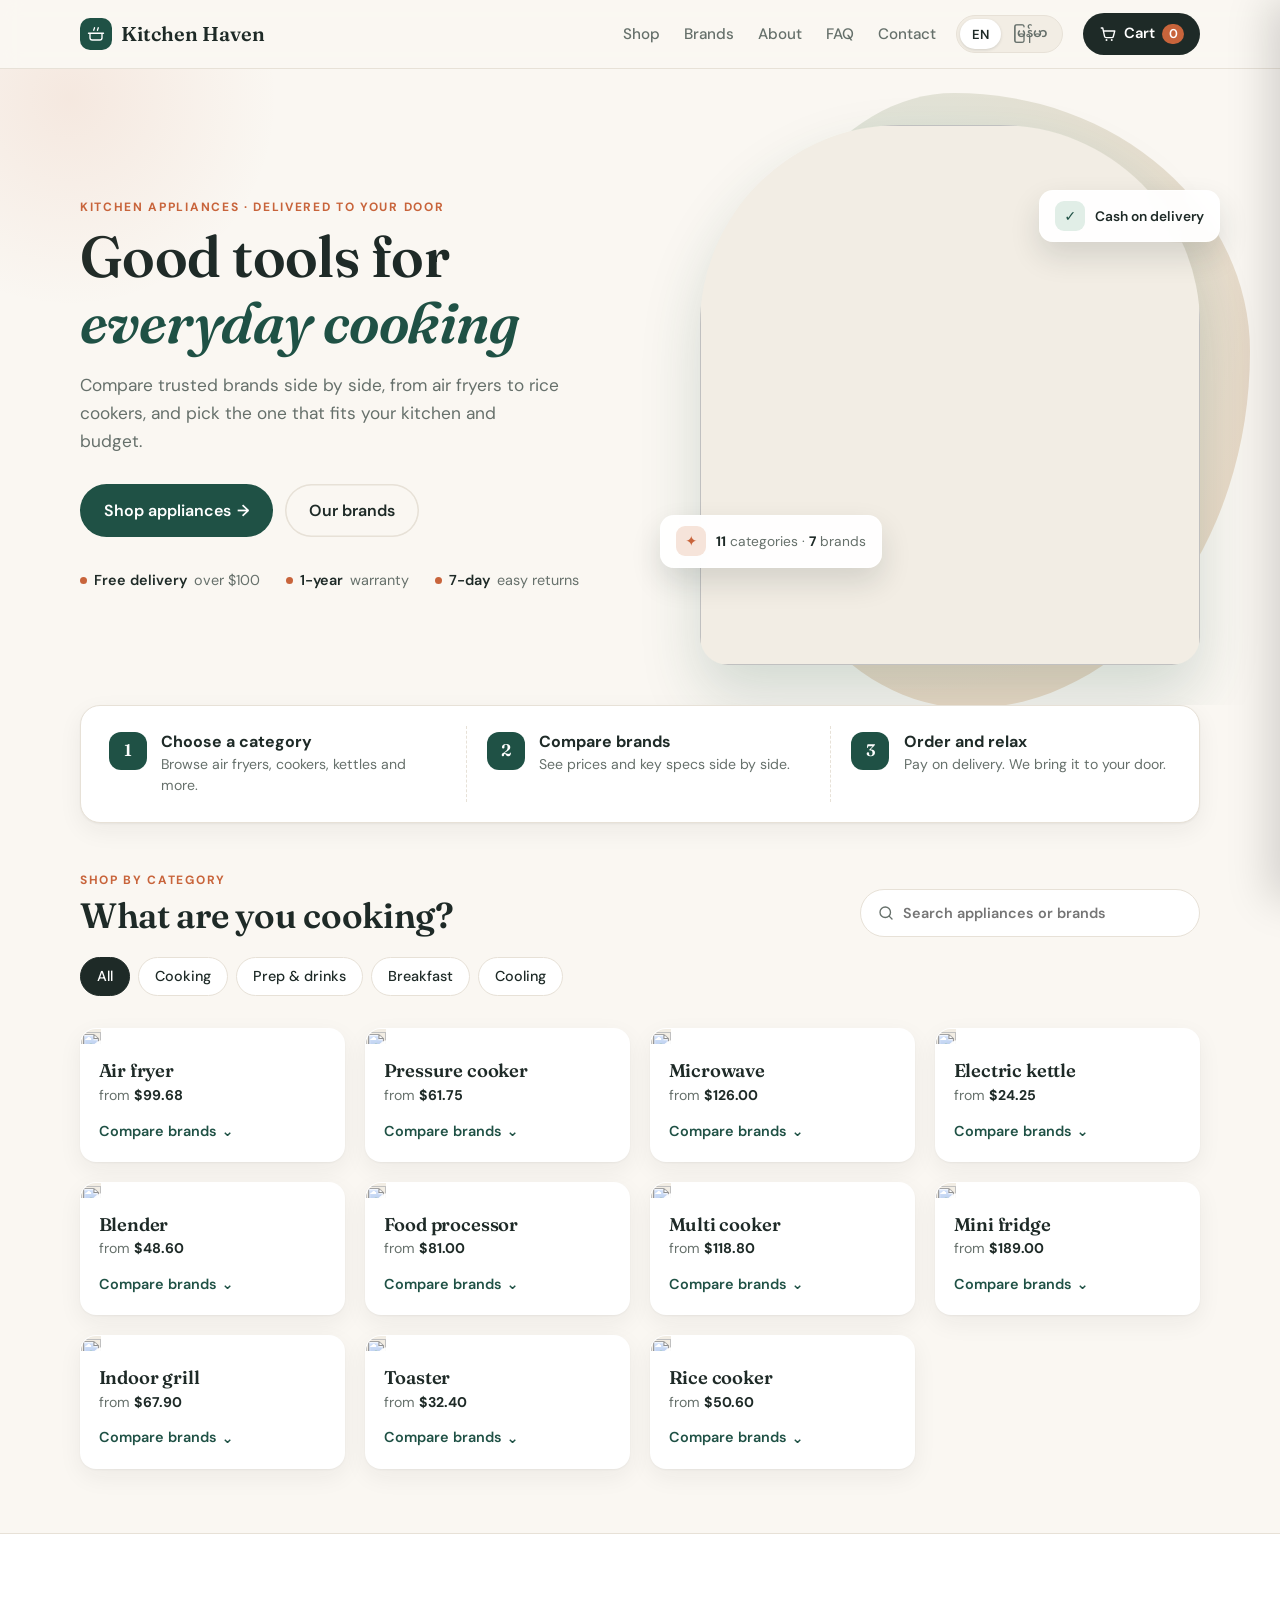
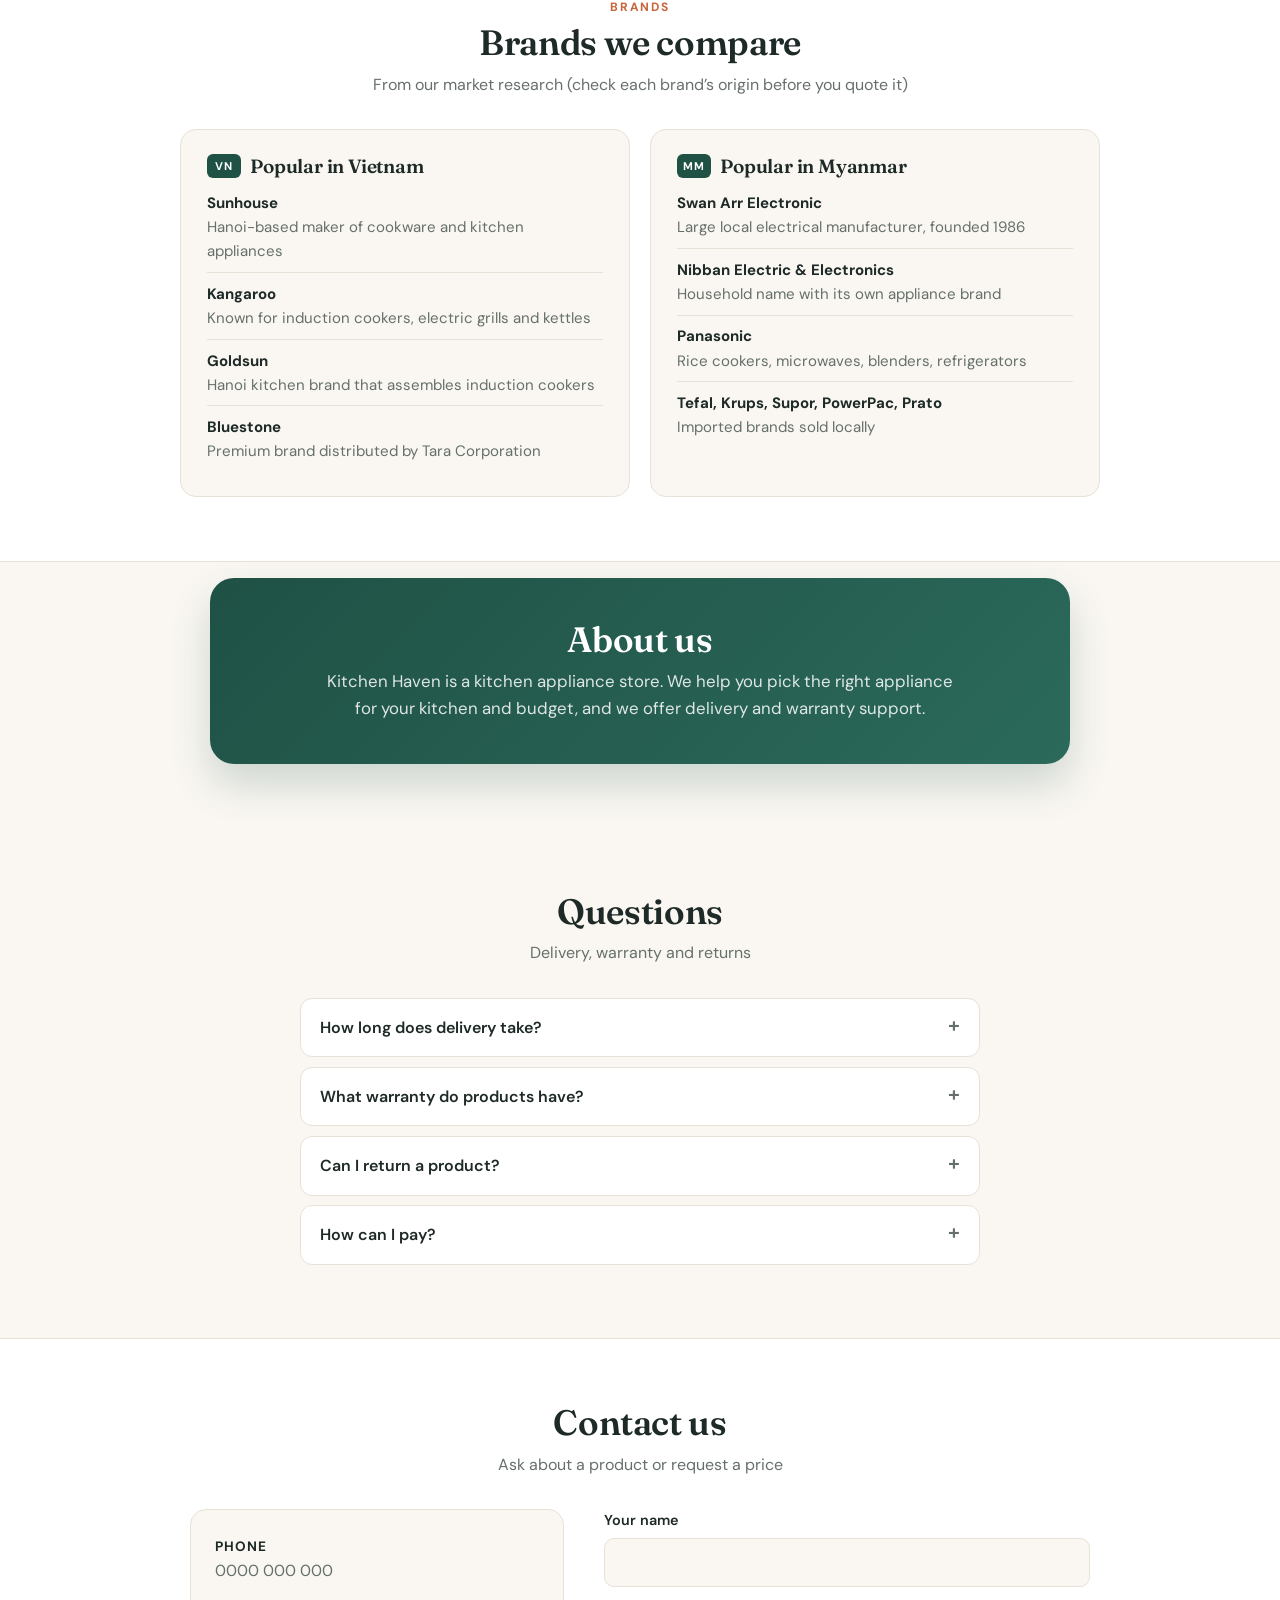
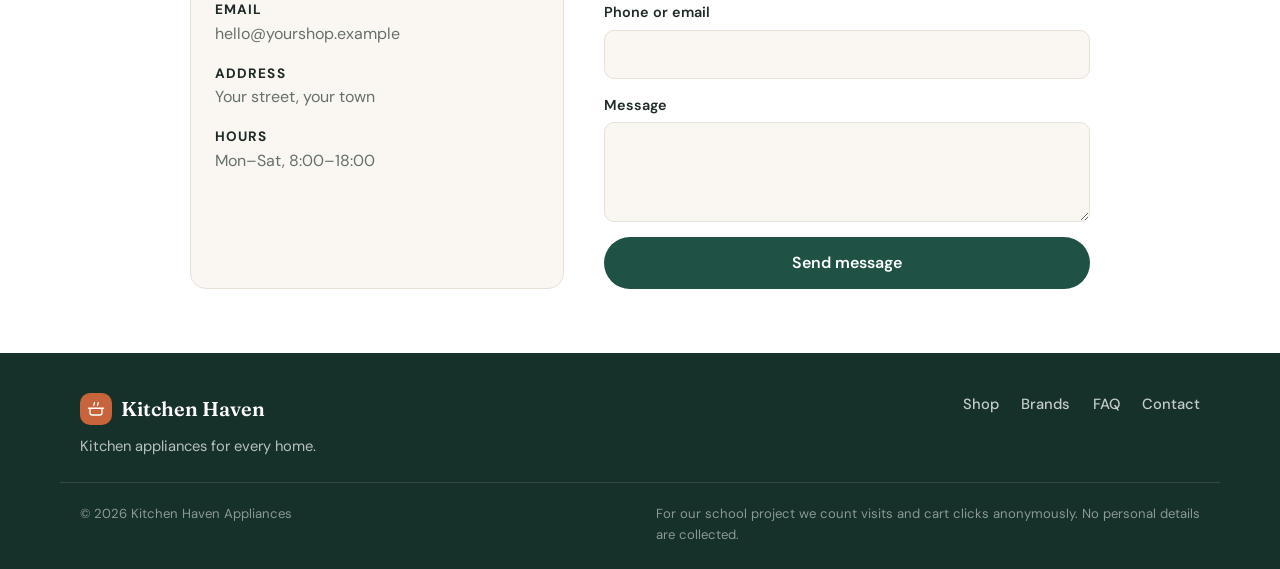
==== index.html @ d0a6638b "Add files via upload" ====
<!DOCTYPE html>
<html lang="en">
<head>
<meta charset="utf-8">
<meta name="viewport" content="width=device-width, initial-scale=1">
<title>Kitchen Haven Appliances</title>
<link rel="preconnect" href="https://fonts.googleapis.com">
<link rel="preconnect" href="https://fonts.gstatic.com" crossorigin>
<link href="https://fonts.googleapis.com/css2?family=Fraunces:ital,opsz,wght@0,9..144,500;0,9..144,600;1,9..144,500&family=DM+Sans:wght@400;500;600;700&family=Noto+Sans+Myanmar:wght@400;500;600;700&display=swap" rel="stylesheet">
<link rel="stylesheet" href="css/styles.css">
</head>
<body>

<header>
  <div class="wrap bar">
    <a class="logo" href="#top"><span class="mark" aria-hidden="true"><svg viewBox="0 0 24 24" width="18" height="18"><path d="M4 11h16v6a3 3 0 0 1-3 3H7a3 3 0 0 1-3-3v-6Z M2 11h20 M9 7c0-1.5 1-2 1-3.5 M14 7c0-1.5 1-2 1-3.5" fill="none" stroke="currentColor" stroke-width="1.8" stroke-linecap="round" stroke-linejoin="round"/></svg></span>Kitchen Haven</a>
    <nav><a href="#products" data-i="nav.shop">Shop</a><a href="#brands" data-i="nav.brands">Brands</a><a href="#about" data-i="nav.about">About</a><a href="#faq" data-i="nav.faq">FAQ</a><a href="#contact" data-i="nav.contact">Contact</a></nav>
    <div class="lang" role="group" aria-label="Language / ဘာသာစကား">
      <button type="button" data-lang="en" aria-pressed="true">EN</button><button type="button" data-lang="my" aria-pressed="false" lang="my">မြန်မာ</button>
    </div>
    <button class="cartbtn" id="openCart" data-i-aria="cart.open"><svg viewBox="0 0 24 24" width="18" height="18" aria-hidden="true"><path d="M3 4h2l2.4 11.2a2 2 0 0 0 2 1.6h7.7a2 2 0 0 0 2-1.5L21 8H6" fill="none" stroke="currentColor" stroke-width="1.8" stroke-linecap="round" stroke-linejoin="round"/><circle cx="10" cy="20" r="1.3" fill="currentColor"/><circle cx="17" cy="20" r="1.3" fill="currentColor"/></svg><span class="cartlabel" data-i="cart">Cart</span><span id="count">0</span></button>
  </div>
</header>

<main id="top">
  <section class="hero">
    <div class="wrap hero-grid">
      <div class="hero-text">
        <p class="eyebrow" data-i="hero.eyebrow"></p>
        <h1 data-i="hero.title"></h1>
        <p class="lead" data-i="hero.lead"></p>
        <div class="hero-cta"><a class="btn" href="#products"><span data-i="hero.shop"></span><span aria-hidden="true">→</span></a><a class="btn ghost" href="#brands" data-i="hero.brands"></a></div>
        <ul class="perks">
          <li data-i="perk.delivery"></li>
          <li data-i="perk.warranty"></li>
          <li data-i="perk.returns"></li>
        </ul>
      </div>
      <div class="hero-visual">
        <div class="hero-blob" aria-hidden="true"></div>
        <div class="hero-pic"><img src="images/hero.jpg" alt=""></div>
        <div class="float f1"><span class="fdot" aria-hidden="true">✦</span><span id="hero-stat"></span></div>
        <div class="float f2"><span class="fdot green" aria-hidden="true">✓</span><span data-i="hero.pay"></span></div>
      </div>
    </div>
  </section>

  <section class="how" aria-labelledby="how-title">
    <div class="wrap">
      <div class="steps">
        <div class="step"><span class="snum">1</span><div><h3 data-i="how.1.t"></h3><p data-i="how.1.d"></p></div></div>
        <div class="step"><span class="snum">2</span><div><h3 data-i="how.2.t"></h3><p data-i="how.2.d"></p></div></div>
        <div class="step"><span class="snum">3</span><div><h3 data-i="how.3.t"></h3><p data-i="how.3.d"></p></div></div>
      </div>
      <h2 id="how-title" class="sr-only" data-i="how.title"></h2>
    </div>
  </section>

  <section id="products">
    <div class="wrap">
      <div class="shop-head">
        <div><p class="eyebrow" data-i="shop.eyebrow"></p><h2 data-i="shop.title"></h2></div>
        <label class="search"><svg viewBox="0 0 24 24" width="18" height="18" aria-hidden="true"><circle cx="11" cy="11" r="7" fill="none" stroke="currentColor" stroke-width="1.8"/><path d="m20 20-3.5-3.5" stroke="currentColor" stroke-width="1.8" stroke-linecap="round"/></svg><input id="q" type="search" data-i-ph="search.ph" data-i-aria="search.ph"></label>
      </div>
      <div class="chips" id="chips" data-i-aria="chips.aria"></div>
      <div class="grid" id="category-grid"></div>
      <p id="none" data-i="none"></p>
    </div>
  </section>

  <section id="brands">
    <div class="wrap">
      <p class="eyebrow center" data-i="brands.eyebrow"></p>
      <h2 data-i="brands.title"></h2>
      <p class="sub" data-i="brands.sub"></p>
      <div class="brands">
        <div class="bcol"><h3><span class="flag" aria-hidden="true">VN</span><span data-i="brands.vn"></span></h3><ul>
          <li><b>Sunhouse</b><span data-i="b.sunhouse"></span></li>
          <li><b>Kangaroo</b><span data-i="b.kangaroo"></span></li>
          <li><b>Goldsun</b><span data-i="b.goldsun"></span></li>
          <li><b>Bluestone</b><span data-i="b.bluestone"></span></li></ul></div>
        <div class="bcol"><h3><span class="flag" aria-hidden="true">MM</span><span data-i="brands.mm"></span></h3><ul>
          <li><b>Swan Arr Electronic</b><span data-i="b.swanarr"></span></li>
          <li><b>Nibban Electric &amp; Electronics</b><span data-i="b.nibban"></span></li>
          <li><b>Panasonic</b><span data-i="b.panasonic"></span></li>
          <li><b>Tefal, Krups, Supor, PowerPac, Prato</b><span data-i="b.imported"></span></li></ul></div>
      </div>
    </div>
  </section>

  <section class="about" id="about">
    <div class="wrap about-card">
      <h2 data-i="about.title"></h2>
      <p data-i="about.text"></p>
    </div>
  </section>

  <section id="faq">
    <div class="wrap faq">
      <h2 data-i="faq.title"></h2>
      <p class="sub" data-i="faq.sub"></p>
      <details><summary data-i="faq.1.q"></summary><p data-i="faq.1.a"></p></details>
      <details><summary data-i="faq.2.q"></summary><p data-i="faq.2.a"></p></details>
      <details><summary data-i="faq.3.q"></summary><p data-i="faq.3.a"></p></details>
      <details><summary data-i="faq.4.q"></summary><p data-i="faq.4.a"></p></details>
    </div>
  </section>

  <section id="contact">
    <div class="wrap">
      <h2 data-i="contact.title"></h2>
      <p class="sub" data-i="contact.sub"></p>
      <div class="contact">
        <div class="cinfo">
          <p><strong data-i="c.phone"></strong>0000 000 000</p>
          <p><strong data-i="c.email"></strong>hello@yourshop.example</p>
          <p><strong data-i="c.address"></strong><span data-i="c.addressV"></span></p>
          <p><strong data-i="c.hours"></strong><span data-i="c.hoursV"></span></p>
        </div>
        <form id="f">
          <label><span data-i="f.name"></span><input required autocomplete="name"></label>
          <label><span data-i="f.contact"></span><input required></label>
          <label><span data-i="f.msg"></span><textarea></textarea></label>
          <button class="btn" type="submit" data-i="f.send"></button>
          <span class="okmsg" id="ok" role="status" data-i="f.ok"></span>
        </form>
      </div>
    </div>
  </section>
</main>

<footer>
  <div class="wrap foot">
    <div><a class="logo light" href="#top"><span class="mark" aria-hidden="true"><svg viewBox="0 0 24 24" width="18" height="18"><path d="M4 11h16v6a3 3 0 0 1-3 3H7a3 3 0 0 1-3-3v-6Z M2 11h20 M9 7c0-1.5 1-2 1-3.5 M14 7c0-1.5 1-2 1-3.5" fill="none" stroke="currentColor" stroke-width="1.8" stroke-linecap="round" stroke-linejoin="round"/></svg></span>Kitchen Haven</a><p data-i="footer.tag"></p></div>
    <nav class="fnav"><a href="#products" data-i="nav.shop"></a><a href="#brands" data-i="nav.brands"></a><a href="#faq" data-i="nav.faq"></a><a href="#contact" data-i="nav.contact"></a></nav>
  </div>
  <div class="wrap copy"><span data-i="footer.copy"></span><span class="privacy" data-i="footer.privacy"></span></div>
</footer>

<div id="toast" class="toast" role="status" aria-live="polite"></div>
<div id="modal" role="dialog" aria-modal="true" aria-label="Product details"><div class="mbox" id="mbox"></div></div>
<div id="overlay"></div>
<aside id="drawer" aria-label="Shopping cart">
  <div class="dhead"><h2 id="dtitle"></h2><button class="x" id="closeCart" data-i-aria="d.close">×</button></div>
  <div id="vCart" style="display:flex;flex-direction:column;flex:1;min-height:0">
    <div class="dbody" id="items"></div>
    <div class="dfoot" id="cfoot">
      <div class="total"><span data-i="d.total"></span><span id="total">$0.00</span></div>
      <button class="btn full" id="toCheckout" data-i="d.checkout"></button>
    </div>
  </div>
  <div id="vCheckout" style="display:none;flex-direction:column;flex:1;min-height:0">
    <form class="dbody" id="co">
      <label><span data-i="co.name"></span><input name="n" required autocomplete="name"></label>
      <label><span data-i="co.phone"></span><input name="p" type="tel" required autocomplete="tel"></label>
      <label><span data-i="co.address"></span><textarea name="a" required></textarea></label>
      <div class="total"><span data-i="d.total"></span><span id="total2">$0.00</span></div>
      <button class="btn full" type="submit" data-i="co.place"></button>
      <button class="btn outline full" type="button" id="back" data-i="co.back"></button>
      <p class="note" data-i="co.note"></p>
    </form>
  </div>
  <div id="vDone" class="dbody" style="display:none;text-align:center">
    <div class="done-check" aria-hidden="true">✓</div>
    <h2 data-i="done.title"></h2>
    <p><span data-i="done.text"></span> <b id="ordno"></b>.</p>
    <button class="btn full" id="keep" data-i="done.keep"></button>
  </div>
</aside>

<script src="js/products.js"></script>
<script src="js/i18n.js"></script>
<script src="js/tracking.js"></script>
<script src="js/app.js"></script>
</body>
</html>
---- css/styles.css ----
/* ============================================================
   COLOURS - change the look of the whole site here
   ============================================================ */
:root{
  --bg:#FAF7F2;        /* page background (warm cream) */
  --card:#FFFFFF;      /* cards */
  --soft:#F2EDE4;      /* photo tiles, soft areas */
  --ink:#1E2A27;       /* main text */
  --muted:#66706B;     /* secondary text */
  --line:#E7E1D7;      /* borders */
  --brand:#1F5145;     /* main colour (deep green) */
  --brand-dark:#163D34;
  --accent:#C8643B;    /* highlight colour (terracotta) */
  --ok:#2E7D5B;
  --radius:16px;
  --shadow:0 1px 2px rgba(30,42,39,.05),0 8px 24px rgba(30,42,39,.06);
}
*{box-sizing:border-box}
html{scroll-behavior:smooth;scroll-padding-top:80px}
body{margin:0;font-family:"DM Sans","Noto Sans Myanmar",system-ui,-apple-system,"Segoe UI",Arial,sans-serif;color:var(--ink);background:var(--bg);line-height:1.6;-webkit-font-smoothing:antialiased}
img{max-width:100%}
a{color:inherit}
:focus-visible{outline:3px solid var(--accent);outline-offset:3px;border-radius:6px}
.wrap{max-width:1160px;margin:0 auto;padding:0 1.25rem}
h1,h2,h3{font-family:"Fraunces","Noto Sans Myanmar",Georgia,serif;font-weight:600;letter-spacing:-.01em;line-height:1.15}
.eyebrow{margin:0 0 .4rem;font-size:.75rem;font-weight:700;letter-spacing:.14em;text-transform:uppercase;color:var(--accent)}
.eyebrow.center{text-align:center}

/* ----- Header ----- */
header{position:sticky;top:0;z-index:5;background:rgba(250,247,242,.88);backdrop-filter:saturate(1.4) blur(10px);-webkit-backdrop-filter:saturate(1.4) blur(10px);border-bottom:1px solid var(--line)}
.bar{display:flex;align-items:center;gap:1.25rem;height:68px}
.logo{flex:none;display:flex;align-items:center;gap:.55rem;font-family:"Fraunces",Georgia,serif;font-weight:600;font-size:1.25rem;text-decoration:none;color:var(--ink)}
.mark{display:grid;place-items:center;width:32px;height:32px;border-radius:10px;background:var(--brand);color:#fff;font-size:1rem}
nav{display:flex;gap:1.5rem;margin-left:auto}
nav a{text-decoration:none;font-weight:500;font-size:.95rem;color:var(--muted);transition:color .15s}
nav a:hover{color:var(--ink)}
.cartbtn{flex:none;display:flex;align-items:center;gap:.45rem;background:var(--ink);color:#fff;border:0;border-radius:999px;padding:.55rem 1rem;font:inherit;font-weight:600;font-size:.92rem;cursor:pointer}
.cartbtn #count{background:var(--accent);color:#fff;border-radius:999px;min-width:22px;padding:0 .4rem;font-size:.8rem;text-align:center}
.cartbtn.bump{animation:bump .4s ease}
@keyframes bump{40%{transform:scale(1.12)}}
@media(max-width:900px){header nav{display:none}.lang{margin-left:auto}}
@media(max-width:480px){.cartlabel{display:none}.bar{gap:.6rem}.logo{font-size:1.05rem}}

/* ----- Buttons ----- */
.btn{display:inline-flex;align-items:center;justify-content:center;gap:.4rem;background:var(--brand);color:#fff;border:0;border-radius:999px;padding:.85rem 1.5rem;font:inherit;font-weight:600;cursor:pointer;text-decoration:none;transition:background .15s,transform .15s}
.btn:hover{background:var(--brand-dark)}
.btn:active{transform:scale(.98)}
.btn.ghost{background:transparent;color:var(--ink);box-shadow:inset 0 0 0 1.5px var(--line)}
.btn.ghost:hover{box-shadow:inset 0 0 0 1.5px var(--ink);background:transparent}
.btn.outline{background:transparent;color:var(--brand);box-shadow:inset 0 0 0 1.5px var(--brand)}
.btn.full{width:100%}

/* ----- Hero ----- */
.hero{position:relative;padding:3.5rem 0 2.5rem;overflow:hidden}
.hero-grid{display:grid;grid-template-columns:1.05fr 1fr;gap:3rem;align-items:center}
.hero h1{font-size:clamp(2.3rem,5vw,3.6rem);margin:0 0 1rem}
.hero h1 em{font-style:italic;color:var(--brand)}
.lead{font-size:1.08rem;color:var(--muted);max-width:30rem;margin:0 0 1.8rem}
.hero-cta{display:flex;flex-wrap:wrap;gap:.75rem;margin-bottom:2rem}
.perks{display:flex;flex-wrap:wrap;gap:.6rem 1.6rem;list-style:none;padding:0;margin:0;font-size:.9rem;color:var(--muted)}
.perks li{display:flex;align-items:center;gap:.45rem}
.perks li::before{content:"";width:7px;height:7px;border-radius:50%;background:var(--accent)}
.perks b{color:var(--ink);font-weight:600}
.hero-visual{position:relative;justify-self:end;width:100%;max-width:500px}
.hero-blob{position:absolute;inset:-6% -10% -8% 8%;border-radius:42% 58% 55% 45%/50% 42% 58% 50%;background:radial-gradient(circle at 30% 30%,#DCE9E2,#EAD9C6 75%);z-index:0}
.hero-pic{position:relative;z-index:1;border-radius:200px 200px 28px 28px;overflow:hidden;aspect-ratio:1/1.08;background:var(--soft);box-shadow:0 30px 60px rgba(31,81,69,.18)}
.hero-pic img{width:100%;height:100%;object-fit:cover;object-position:right center;display:block}
@media(max-width:860px){.hero-grid{grid-template-columns:1fr;gap:2rem}.hero{padding-top:2rem}.hero-visual{justify-self:center;max-width:420px}}

/* ----- Sections ----- */
section{padding:4rem 0}
h2{text-align:center;margin:0 0 .5rem;font-size:clamp(1.7rem,3vw,2.2rem)}
.sub{text-align:center;color:var(--muted);margin:0 0 2rem}

/* ----- Shop: header, search, chips ----- */
#products{padding-top:2rem}
.shop-head{display:flex;align-items:flex-end;justify-content:space-between;gap:1.5rem;flex-wrap:wrap;margin-bottom:1.25rem}
.shop-head h2{text-align:left;margin:0}
.search{display:flex;align-items:center;gap:.5rem;width:min(340px,100%);background:var(--card);border:1.5px solid var(--line);border-radius:999px;padding:0 1rem;color:var(--muted);transition:border-color .15s}
.search:focus-within{border-color:var(--brand)}
.search input{flex:1;border:0;outline:0;background:none;font:inherit;padding:.7rem 0;color:var(--ink)}
.chips{display:flex;gap:.5rem;overflow-x:auto;padding-bottom:.25rem;margin-bottom:1.75rem;scrollbar-width:none}
.chip{flex:none;border:1.5px solid var(--line);background:var(--card);color:var(--ink);padding:.45rem 1rem;border-radius:999px;font:inherit;font-weight:500;font-size:.9rem;cursor:pointer;transition:all .15s}
.chip:hover{border-color:var(--ink)}
.chip.active{background:var(--ink);border-color:var(--ink);color:#fff}

/* ----- Category grid ----- */
.grid{display:grid;grid-template-columns:repeat(4,1fr);gap:1.25rem}
@media(max-width:980px){.grid{grid-template-columns:repeat(3,1fr)}}
@media(max-width:700px){.grid{grid-template-columns:repeat(2,1fr);gap:.8rem}}
.category-card{position:relative;display:flex;flex-direction:column;text-align:left;padding:0;border:1.5px solid transparent;border-radius:var(--radius);background:var(--card);color:inherit;font:inherit;cursor:pointer;overflow:hidden;box-shadow:var(--shadow);transition:transform .2s,box-shadow .2s,border-color .2s}
.category-card:hover{transform:translateY(-3px);box-shadow:0 2px 4px rgba(30,42,39,.05),0 16px 32px rgba(30,42,39,.1)}
.category-card .pic{aspect-ratio:4/3;background:var(--soft);overflow:hidden}
.category-card .pic img{width:100%;height:100%;object-fit:cover;display:block;transition:transform .35s}
.category-card:hover .pic img{transform:scale(1.04)}
.category-card .info{padding:1rem 1.1rem 1.1rem}
.category-card h3{margin:0;font-size:1.15rem}
.category-card .meta{margin:.15rem 0 .7rem;color:var(--muted);font-size:.88rem}
.choose{display:inline-flex;align-items:center;gap:.3rem;font-weight:600;font-size:.9rem;color:var(--brand)}
.chev{display:inline-block;transition:transform .2s;line-height:1}
.category-card.open{border-color:var(--brand);transform:none}
.category-card.open .chev{transform:rotate(180deg)}
@media(max-width:700px){.category-card .info{padding:.8rem .85rem .9rem}.category-card h3{font-size:1rem}.category-card .meta{font-size:.8rem}}
#none{display:none;text-align:center;color:var(--muted);padding:2rem 0}

/* ----- Brand panel (opens under the clicked row) ----- */
.brand-panel{grid-column:1/-1;position:relative;background:var(--card);border:1.5px solid var(--brand);border-radius:20px;padding:1.5rem;margin:.2rem 0 .4rem;box-shadow:0 18px 40px rgba(31,81,69,.12);animation:panelIn .28s ease}
.brand-panel::before{content:"";position:absolute;top:-9px;left:calc(var(--arrow) - 8px);width:16px;height:16px;background:var(--card);border-left:1.5px solid var(--brand);border-top:1.5px solid var(--brand);transform:rotate(45deg)}
@keyframes panelIn{from{opacity:0;transform:translateY(-8px)}}
.phead{display:flex;justify-content:space-between;align-items:flex-start;gap:1rem;margin-bottom:1.25rem}
.phead h3{margin:0;font-size:1.5rem}
.psub{margin:.2rem 0 0;color:var(--muted);font-size:.92rem}
.pclose{flex:none;width:38px;height:38px;border-radius:50%;border:1.5px solid var(--line);background:var(--card);font-size:1.3rem;line-height:1;cursor:pointer;color:var(--muted)}
.pclose:hover{border-color:var(--ink);color:var(--ink)}
.bgrid{display:grid;grid-template-columns:repeat(auto-fill,minmax(230px,1fr));gap:1rem}
.bcard{position:relative;display:flex;flex-direction:column;border:1px solid var(--line);border-radius:14px;overflow:hidden;background:var(--card);transition:border-color .15s,box-shadow .15s}
.bcard:hover{border-color:#cfc6b8;box-shadow:var(--shadow)}
.badge{position:absolute;top:.7rem;left:.7rem;z-index:1;background:var(--accent);color:#fff;font-size:.72rem;font-weight:700;padding:.2rem .6rem;border-radius:999px}
.bpic{display:block;aspect-ratio:16/10;padding:0;border:0;background:var(--soft);cursor:pointer;overflow:hidden}
.bpic img{width:100%;height:100%;object-fit:cover;display:block;transition:transform .3s}
.bpic:hover img{transform:scale(1.04)}
.bbody{padding:.9rem 1rem 1rem;display:flex;flex-direction:column;flex:1}
.brow{display:flex;align-items:center;justify-content:space-between;gap:.5rem}
.model{font-size:.78rem;color:var(--muted)}
.bspec{margin:.5rem 0 .9rem;font-size:.88rem;color:var(--muted);flex:1}
.bfoot{display:flex;align-items:center;justify-content:space-between;gap:.5rem}
.bactions{display:flex;align-items:center;gap:.8rem}
@media(max-width:700px){.brand-panel{padding:1.1rem;border-radius:16px}.phead h3{font-size:1.25rem}.bgrid{grid-template-columns:1fr;gap:.7rem}.bcard{flex-direction:row}.bpic{flex:none;width:112px;aspect-ratio:auto}.bbody{padding:.75rem .85rem}.bspec{margin:.35rem 0 .6rem;font-size:.82rem}.badge{top:.45rem;left:.45rem;font-size:.66rem}.price{font-size:1.02rem}.bactions{gap:.6rem}.add{padding:.45rem .9rem}.model{display:none}.bbody{min-width:0;flex:1}.bfoot{flex-wrap:wrap;row-gap:.4rem}}

.brand-tag{display:inline-block;background:#E5EFEA;color:var(--brand);border-radius:999px;padding:.15rem .65rem;font-size:.78rem;font-weight:700}
.price{font-weight:700;font-size:1.15rem;color:var(--ink)}
.lnk{background:none;border:0;padding:0;color:var(--ink);font:inherit;font-size:.9rem;font-weight:600;cursor:pointer;text-decoration:underline;text-decoration-color:var(--line);text-underline-offset:3px}
.lnk:hover{text-decoration-color:var(--ink)}
.add{background:var(--brand);color:#fff;border:0;border-radius:999px;padding:.5rem 1.1rem;font:inherit;font-weight:600;font-size:.88rem;cursor:pointer;transition:background .15s}
.add:hover{background:var(--brand-dark)}
.model-note{font-size:.82rem;color:var(--muted);margin:.25rem 0 .6rem}

/* ----- Toast ----- */
.toast{position:fixed;left:50%;bottom:1.5rem;z-index:15;display:flex;align-items:center;gap:1rem;background:var(--ink);color:#fff;padding:.7rem .8rem .7rem 1.1rem;border-radius:999px;font-size:.9rem;box-shadow:0 12px 30px rgba(0,0,0,.25);transform:translate(-50%,150%);opacity:0;transition:transform .3s,opacity .3s;max-width:calc(100vw - 2rem)}
.toast.show{transform:translate(-50%,0);opacity:1}
.toast button{flex:none;background:#fff;color:var(--ink);border:0;border-radius:999px;padding:.4rem .9rem;font:inherit;font-weight:600;font-size:.85rem;cursor:pointer}

/* ----- Brands section ----- */
#brands{background:var(--card);border-top:1px solid var(--line);border-bottom:1px solid var(--line)}
.brands{display:grid;grid-template-columns:1fr 1fr;gap:1.25rem;max-width:920px;margin:0 auto}
.brands>div{background:var(--bg);border:1px solid var(--line);border-radius:var(--radius);padding:1.5rem 1.6rem}
.brands h3{margin:0 0 .8rem;font-size:1.2rem}
.brands ul{list-style:none;padding:0;margin:0;color:var(--muted)}
.brands li{padding:.55rem 0;border-top:1px solid var(--line);font-size:.94rem}
.brands li:first-child{border-top:0;padding-top:0}
.brands li b{color:var(--ink)}
@media(max-width:760px){.brands{grid-template-columns:1fr}}

/* ----- About / FAQ / Contact ----- */
.about p{max-width:40rem;margin:0 auto;text-align:center;color:var(--muted);font-size:1.05rem}
.faq{max-width:720px;margin:0 auto}
details{background:var(--card);border:1px solid var(--line);border-radius:12px;padding:1rem 1.2rem;margin-bottom:.6rem}
summary{font-weight:600;cursor:pointer;list-style:none;display:flex;justify-content:space-between;gap:1rem}
summary::-webkit-details-marker{display:none}
summary::after{content:"+";font-size:1.3rem;line-height:1;color:var(--muted);transition:transform .2s}
details[open] summary::after{transform:rotate(45deg)}
details p{margin:.6rem 0 0;color:var(--muted)}
#contact{background:var(--card);border-top:1px solid var(--line)}
.contact{display:grid;grid-template-columns:1fr 1.3fr;gap:2.5rem;max-width:900px;margin:0 auto}
@media(max-width:760px){.contact{grid-template-columns:1fr}}
.contact p{margin:.2rem 0 1rem;color:var(--muted)}
.contact strong{display:block;color:var(--ink);font-size:.85rem;text-transform:uppercase;letter-spacing:.08em}
form{display:grid;gap:.9rem}
label{display:grid;gap:.35rem;font-weight:600;font-size:.9rem}
input,textarea{font:inherit;padding:.75rem .9rem;border:1.5px solid var(--line);border-radius:10px;background:var(--bg);color:var(--ink);transition:border-color .15s}
input:focus,textarea:focus{outline:0;border-color:var(--brand)}
textarea{min-height:100px;resize:vertical}
.okmsg{display:none;color:var(--ok);font-weight:600}
footer{padding:2rem 0;text-align:center;color:var(--muted);font-size:.88rem;background:var(--bg)}

/* ----- Cart drawer ----- */
#overlay{position:fixed;inset:0;background:rgba(20,28,26,.45);display:none;z-index:9}
#overlay.open{display:block}
#drawer{position:fixed;top:0;right:0;height:100%;width:min(420px,100%);background:var(--card);z-index:10;transform:translateX(100%);transition:transform .3s cubic-bezier(.2,.8,.2,1);display:flex;flex-direction:column;box-shadow:-12px 0 40px rgba(0,0,0,.15)}
#drawer.open{transform:none}
.dhead{display:flex;justify-content:space-between;align-items:center;padding:1.1rem 1.4rem;border-bottom:1px solid var(--line)}
.dhead h2{margin:0;font-size:1.35rem}
.x{background:none;border:0;font-size:1.6rem;line-height:1;cursor:pointer;color:var(--muted)}
.dbody{flex:1;overflow:auto;padding:1rem 1.4rem}
.line{display:grid;grid-template-columns:1fr auto;gap:.3rem .8rem;padding:.9rem 0;border-bottom:1px solid var(--line)}
.line b{font-weight:600}
.qty{display:flex;align-items:center;gap:.5rem}
.qty button{width:30px;height:30px;border:1px solid var(--line);background:var(--bg);border-radius:50%;cursor:pointer;font-size:1rem}
.rm{background:none;border:0;color:#B3261E;cursor:pointer;font:inherit;font-size:.85rem;padding:0}
.dfoot{padding:1.1rem 1.4rem;border-top:1px solid var(--line)}
.total{display:flex;justify-content:space-between;font-weight:700;font-size:1.1rem;margin-bottom:.9rem}
.empty{color:var(--muted);text-align:center;margin-top:2rem}
.note{font-size:.82rem;color:var(--muted);margin:.6rem 0 0}

/* ----- Product details window ----- */
#modal{position:fixed;inset:0;background:rgba(20,28,26,.5);display:none;z-index:20;align-items:center;justify-content:center;padding:1rem}
#modal.open{display:flex}
.mbox{background:var(--card);border-radius:20px;max-width:820px;width:100%;max-height:92vh;overflow:auto;position:relative;display:grid;grid-template-columns:1fr 1fr;animation:panelIn .25s ease}
@media(max-width:640px){.mbox{grid-template-columns:1fr}}
.mbox .pic{position:relative;background:var(--soft);min-height:260px}
.mbox .pic span{display:none}
.mbox .pic img{position:absolute;inset:0;width:100%;height:100%;object-fit:cover}
.mtext{padding:1.8rem}
.mtext h2{text-align:left;font-size:1.7rem;margin:.5rem 0 .2rem}
.mtext ul{padding-left:1.1rem;margin:.5rem 0 1rem;color:var(--muted)}
.mtext h4{margin:1rem 0 .2rem}
.mx{position:absolute;top:.8rem;right:.8rem;width:36px;height:36px;background:var(--card);border:1px solid var(--line);font-size:1.3rem;cursor:pointer;color:var(--muted);border-radius:50%;z-index:2}
.sample{font-size:.8rem;color:var(--muted);margin:.8rem 0 0}

@media(prefers-reduced-motion:reduce){*,*::before{animation:none!important;transition:none!important}html{scroll-behavior:auto}}

/* ===== Additions: language switch, hero badges, steps, footer, Burmese ===== */
.sr-only{position:absolute;width:1px;height:1px;overflow:hidden;clip:rect(0 0 0 0);white-space:nowrap}
.mark svg{display:block}
.lang{flex:none;display:flex;background:var(--soft);border:1px solid var(--line);border-radius:999px;padding:3px}
.lang button{border:0;background:transparent;color:var(--muted);font:inherit;font-weight:600;font-size:.82rem;padding:.3rem .75rem;border-radius:999px;cursor:pointer;transition:all .15s}
.lang button[lang="my"]{font-family:"Noto Sans Myanmar",sans-serif;font-size:.8rem}
.lang button[aria-pressed="true"]{background:var(--card);color:var(--ink);box-shadow:0 1px 3px rgba(30,42,39,.15)}

.hero::before{content:"";position:absolute;top:-180px;left:-140px;width:420px;height:420px;border-radius:50%;background:radial-gradient(circle,rgba(200,100,59,.10),transparent 70%);pointer-events:none}
.hero .btn span[aria-hidden]{transition:transform .2s}
.hero .btn:hover span[aria-hidden]{transform:translateX(3px)}
.float{position:absolute;z-index:2;display:flex;align-items:center;gap:.6rem;background:rgba(255,255,255,.94);backdrop-filter:blur(8px);-webkit-backdrop-filter:blur(8px);border:1px solid rgba(255,255,255,.7);border-radius:14px;padding:.65rem .95rem;font-size:.86rem;color:var(--muted);box-shadow:0 14px 30px rgba(30,42,39,.14);animation:floaty 6s ease-in-out infinite}
.float b{color:var(--ink)}
.f1{left:-8%;bottom:18%}
.f2{right:-4%;top:12%;animation-delay:-3s;color:var(--ink);font-weight:600}
.fdot{display:grid;place-items:center;width:30px;height:30px;border-radius:9px;background:#F6E4DA;color:var(--accent);font-size:.9rem;flex:none}
.fdot.green{background:#E1EEE7;color:var(--brand)}
@keyframes floaty{50%{transform:translateY(-6px)}}
@media(max-width:860px){.f1{left:-2%}.f2{right:-2%}}

.how{padding:0 0 1rem}
.steps{display:grid;grid-template-columns:repeat(3,1fr);gap:1rem;background:var(--card);border:1px solid var(--line);border-radius:20px;padding:1.25rem;box-shadow:var(--shadow)}
.step{display:flex;gap:.9rem;align-items:flex-start;padding:.35rem .5rem}
.step+.step{border-left:1px dashed var(--line);padding-left:1.25rem}
.snum{flex:none;display:grid;place-items:center;width:38px;height:38px;border-radius:12px;background:var(--brand);color:#fff;font-family:"Fraunces",Georgia,serif;font-weight:600;font-size:1.05rem}
.step h3{font-family:inherit;font-weight:700;font-size:1rem;margin:.1rem 0 .15rem;letter-spacing:0}
.step p{margin:0;color:var(--muted);font-size:.88rem;line-height:1.5}
@media(max-width:760px){.steps{grid-template-columns:1fr;gap:.25rem}.step+.step{border-left:0;border-top:1px dashed var(--line);padding:.9rem .5rem .35rem}}

.category-card .pic{position:relative}
.count-pill{position:absolute;top:.65rem;left:.65rem;background:rgba(255,255,255,.92);color:var(--ink);font-size:.74rem;font-weight:700;padding:.2rem .6rem;border-radius:999px;box-shadow:0 2px 6px rgba(0,0,0,.08)}
.category-card .meta b{color:var(--ink);font-weight:700}

.bcol h3{display:flex;align-items:center;gap:.6rem}
.flag{display:grid;place-items:center;width:34px;height:24px;border-radius:6px;background:var(--brand);color:#fff;font-family:"DM Sans",sans-serif;font-size:.7rem;font-weight:700;letter-spacing:.05em}
.brands li{display:flex;flex-direction:column}
.brands li b{font-weight:700}

.about{padding-top:1rem}
.about-card{max-width:860px;background:linear-gradient(135deg,var(--brand),#2B6A5B);color:#fff;border-radius:24px;padding:2.6rem 2rem;text-align:center;box-shadow:0 20px 40px rgba(31,81,69,.2)}
.about-card h2{color:#fff}
.about .about-card p{color:rgba(255,255,255,.85)}

.cinfo{background:var(--bg);border:1px solid var(--line);border-radius:var(--radius);padding:1.4rem 1.5rem}

footer{background:#16302A;color:rgba(255,255,255,.7);padding:2.5rem 0 1.5rem;text-align:left}
.foot{display:flex;justify-content:space-between;align-items:flex-start;gap:2rem;flex-wrap:wrap;padding-bottom:1.5rem;border-bottom:1px solid rgba(255,255,255,.12)}
.foot p{margin:.6rem 0 0;font-size:.92rem}
.logo.light{color:#fff}
.logo.light .mark{background:var(--accent)}
.fnav{display:flex;flex-wrap:wrap;gap:1.4rem}
.fnav a{color:rgba(255,255,255,.75);text-decoration:none;font-size:.92rem}
.fnav a:hover{color:#fff}
.copy{padding-top:1.2rem;font-size:.82rem;color:rgba(255,255,255,.5)}

.line{grid-template-columns:52px 1fr auto;align-items:center}
.thumb{width:52px;height:52px;border-radius:10px;object-fit:cover;background:var(--soft)}
.lright{text-align:right;font-weight:600}
.lright .qty{margin-top:.35rem;justify-content:flex-end}
.done-check{display:grid;place-items:center;width:64px;height:64px;margin:2rem auto 0;border-radius:50%;background:#E1EEE7;color:var(--brand);font-size:1.8rem;font-weight:700}
.price.big{font-size:1.5rem;margin:.3rem 0 .6rem}
.mdesc{margin:0 0 .5rem;color:var(--muted)}
.mtext .btn{margin-top:.6rem}

/* ----- Burmese text: taller lines, no tracking, slightly smaller headings ----- */
body.lang-my{line-height:1.85}
body.lang-my h1,body.lang-my h2,body.lang-my h3{line-height:1.5;letter-spacing:0}
body.lang-my .hero h1{font-size:clamp(1.8rem,3.8vw,2.7rem)}
body.lang-my .hero h1 em{font-style:normal}
body.lang-my h2{font-size:clamp(1.4rem,2.5vw,1.8rem)}
body.lang-my .eyebrow{letter-spacing:0;text-transform:none;font-size:.85rem}
body.lang-my .category-card h3{font-size:1.02rem}
body.lang-my .phead h3{font-size:1.3rem}
body.lang-my .choose,body.lang-my .chip,body.lang-my .btn,body.lang-my .add,body.lang-my .lnk{font-size:.86rem}
body.lang-my .step h3{font-size:.95rem}
body.lang-my .step p,body.lang-my .bspec{line-height:1.7}
.btn,.add,.lnk,.chip,.choose,.badge,.count-pill,.brand-tag,.lang button{white-space:nowrap}
.bfoot{flex-wrap:wrap;row-gap:.5rem}
.copy{display:flex;flex-wrap:wrap;justify-content:space-between;gap:.5rem 2rem}
.privacy{max-width:34rem}
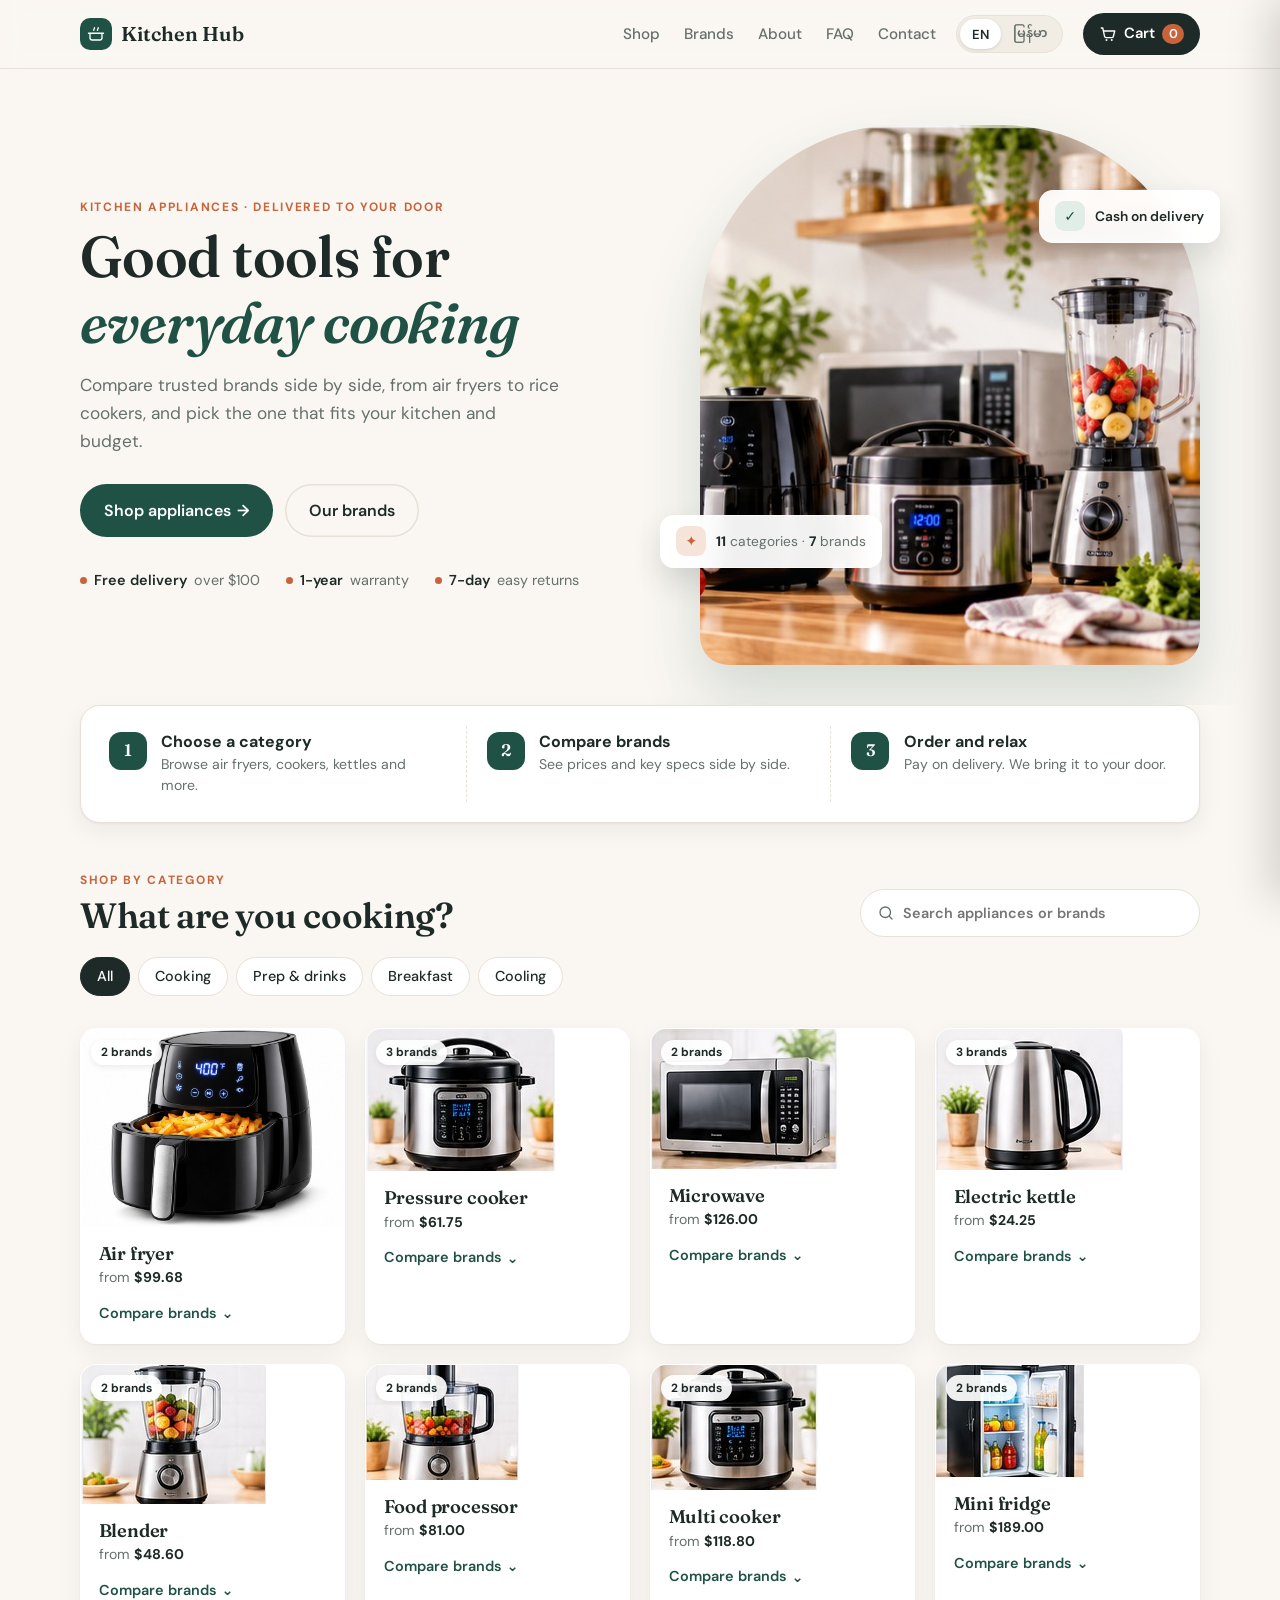
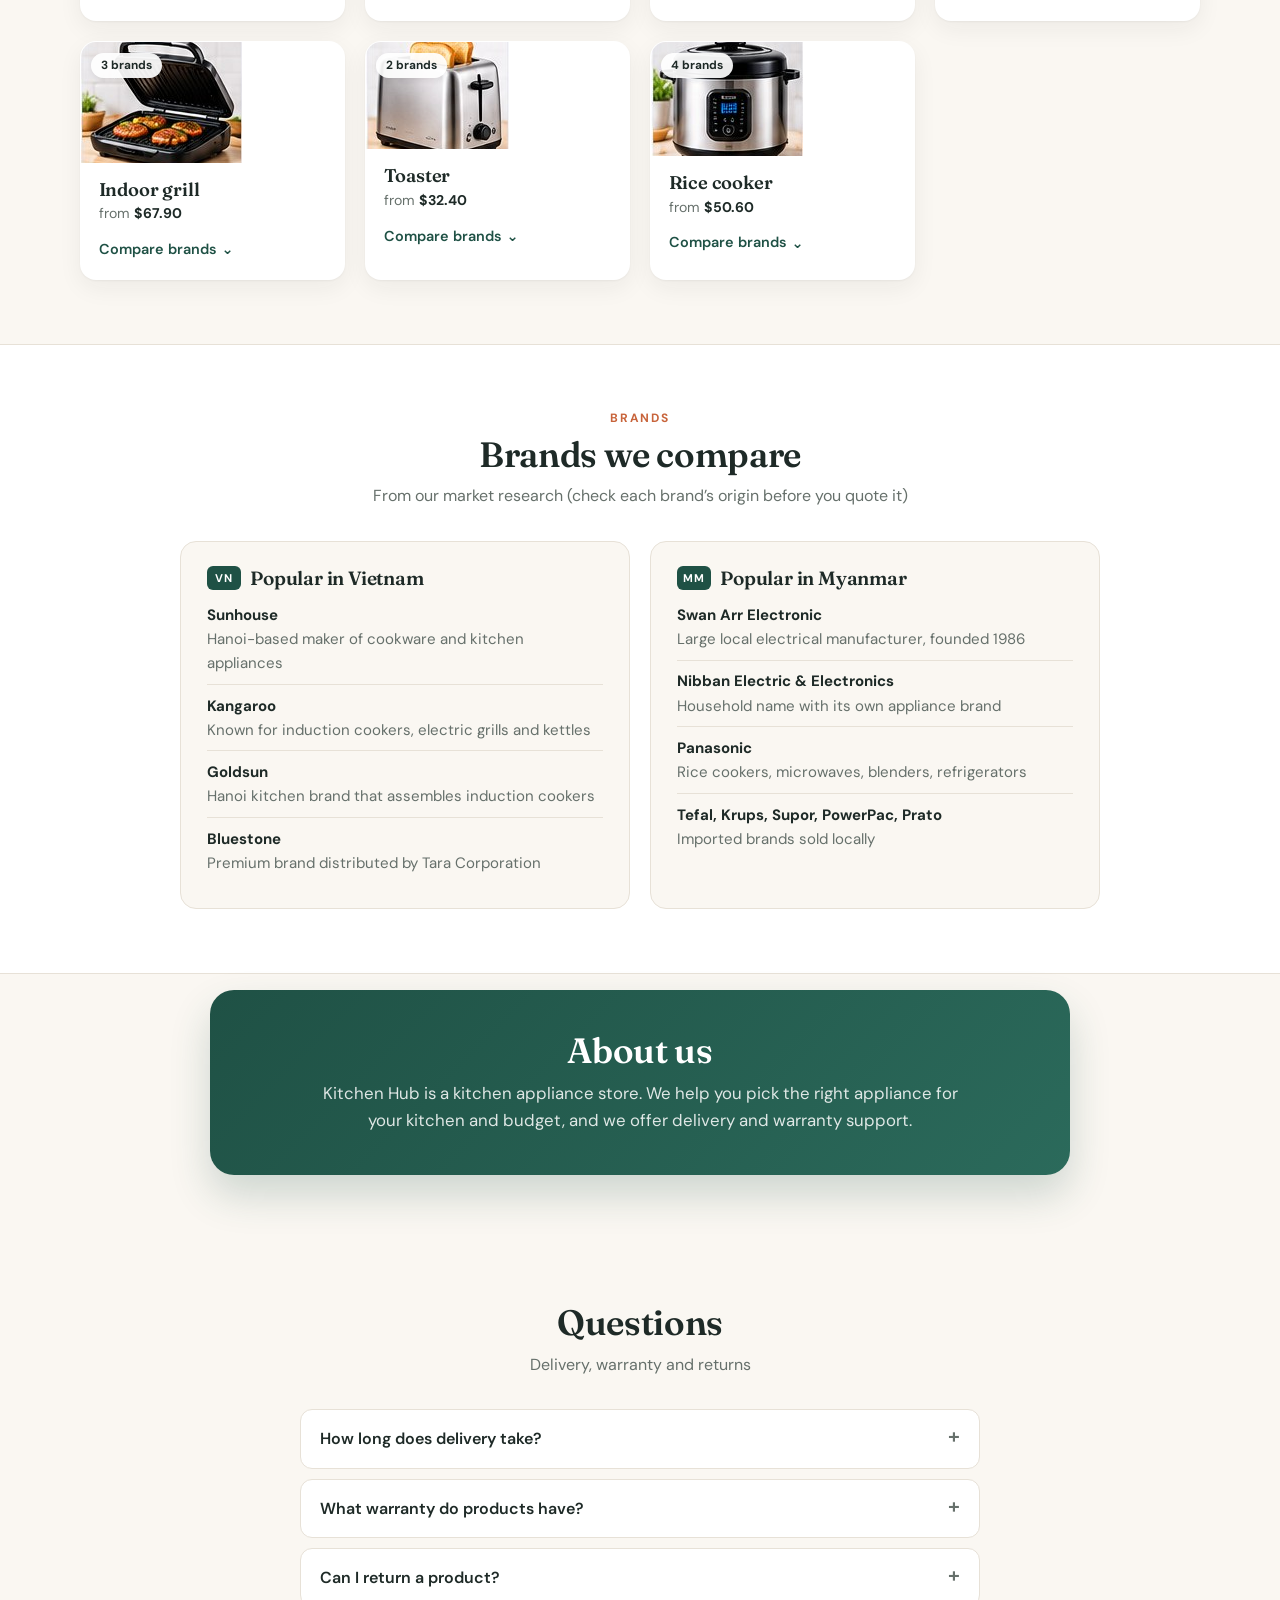
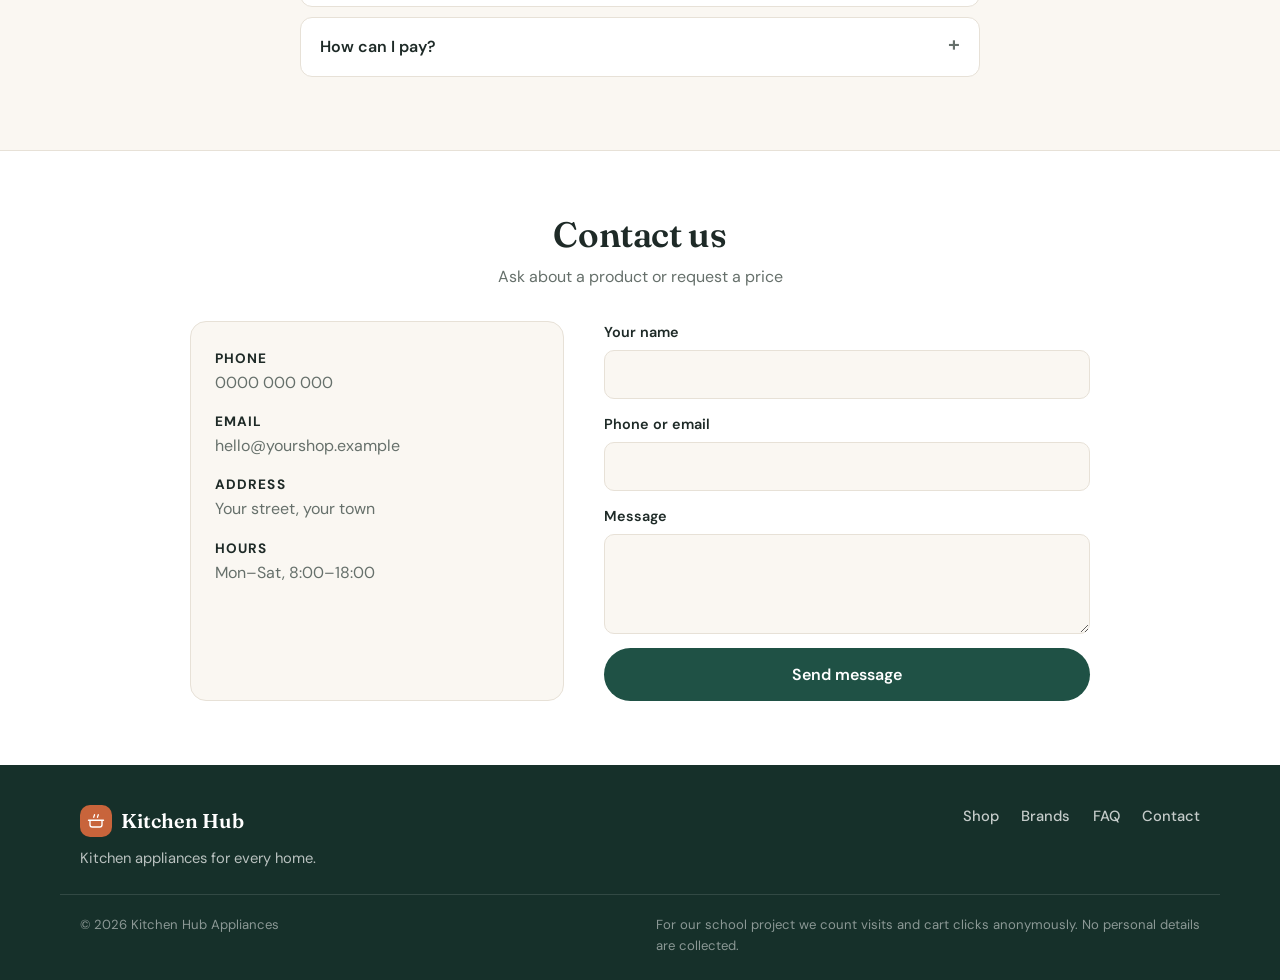
==== commit c3a0dc6d: "Rename index (1).html to index.html" ====
--- a/index.html
+++ b/index.html
@@ -3,7 +3,7 @@
 <head>
 <meta charset="utf-8">
 <meta name="viewport" content="width=device-width, initial-scale=1">
-<title>Kitchen Haven Appliances</title>
+<title>Kitchen Hub Appliances</title>
 <link rel="preconnect" href="https://fonts.googleapis.com">
 <link rel="preconnect" href="https://fonts.gstatic.com" crossorigin>
 <link href="https://fonts.googleapis.com/css2?family=Fraunces:ital,opsz,wght@0,9..144,500;0,9..144,600;1,9..144,500&family=DM+Sans:wght@400;500;600;700&family=Noto+Sans+Myanmar:wght@400;500;600;700&display=swap" rel="stylesheet">
@@ -13,7 +13,7 @@
 
 <header>
   <div class="wrap bar">
-    <a class="logo" href="#top"><span class="mark" aria-hidden="true"><svg viewBox="0 0 24 24" width="18" height="18"><path d="M4 11h16v6a3 3 0 0 1-3 3H7a3 3 0 0 1-3-3v-6Z M2 11h20 M9 7c0-1.5 1-2 1-3.5 M14 7c0-1.5 1-2 1-3.5" fill="none" stroke="currentColor" stroke-width="1.8" stroke-linecap="round" stroke-linejoin="round"/></svg></span>Kitchen Haven</a>
+    <a class="logo" href="#top"><span class="mark" aria-hidden="true"><svg viewBox="0 0 24 24" width="18" height="18"><path d="M4 11h16v6a3 3 0 0 1-3 3H7a3 3 0 0 1-3-3v-6Z M2 11h20 M9 7c0-1.5 1-2 1-3.5 M14 7c0-1.5 1-2 1-3.5" fill="none" stroke="currentColor" stroke-width="1.8" stroke-linecap="round" stroke-linejoin="round"/></svg></span>Kitchen Hub</a>
     <nav><a href="#products" data-i="nav.shop">Shop</a><a href="#brands" data-i="nav.brands">Brands</a><a href="#about" data-i="nav.about">About</a><a href="#faq" data-i="nav.faq">FAQ</a><a href="#contact" data-i="nav.contact">Contact</a></nav>
     <div class="lang" role="group" aria-label="Language / ဘာသာစကား">
       <button type="button" data-lang="en" aria-pressed="true">EN</button><button type="button" data-lang="my" aria-pressed="false" lang="my">မြန်မာ</button>
@@ -131,7 +131,7 @@
 
 <footer>
   <div class="wrap foot">
-    <div><a class="logo light" href="#top"><span class="mark" aria-hidden="true"><svg viewBox="0 0 24 24" width="18" height="18"><path d="M4 11h16v6a3 3 0 0 1-3 3H7a3 3 0 0 1-3-3v-6Z M2 11h20 M9 7c0-1.5 1-2 1-3.5 M14 7c0-1.5 1-2 1-3.5" fill="none" stroke="currentColor" stroke-width="1.8" stroke-linecap="round" stroke-linejoin="round"/></svg></span>Kitchen Haven</a><p data-i="footer.tag"></p></div>
+    <div><a class="logo light" href="#top"><span class="mark" aria-hidden="true"><svg viewBox="0 0 24 24" width="18" height="18"><path d="M4 11h16v6a3 3 0 0 1-3 3H7a3 3 0 0 1-3-3v-6Z M2 11h20 M9 7c0-1.5 1-2 1-3.5 M14 7c0-1.5 1-2 1-3.5" fill="none" stroke="currentColor" stroke-width="1.8" stroke-linecap="round" stroke-linejoin="round"/></svg></span>Kitchen Hub</a><p data-i="footer.tag"></p></div>
     <nav class="fnav"><a href="#products" data-i="nav.shop"></a><a href="#brands" data-i="nav.brands"></a><a href="#faq" data-i="nav.faq"></a><a href="#contact" data-i="nav.contact"></a></nav>
   </div>
   <div class="wrap copy"><span data-i="footer.copy"></span><span class="privacy" data-i="footer.privacy"></span></div>
--- a/css/styles.css
+++ b/css/styles.css
@@ -289,3 +289,7 @@
 .bfoot{flex-wrap:wrap;row-gap:.5rem}
 .copy{display:flex;flex-wrap:wrap;justify-content:space-between;gap:.5rem 2rem}
 .privacy{max-width:34rem}
+
+/* Removed decorative shape behind the hero photo and the faint corner glow */
+.hero-blob{display:none}
+.hero::before{display:none}
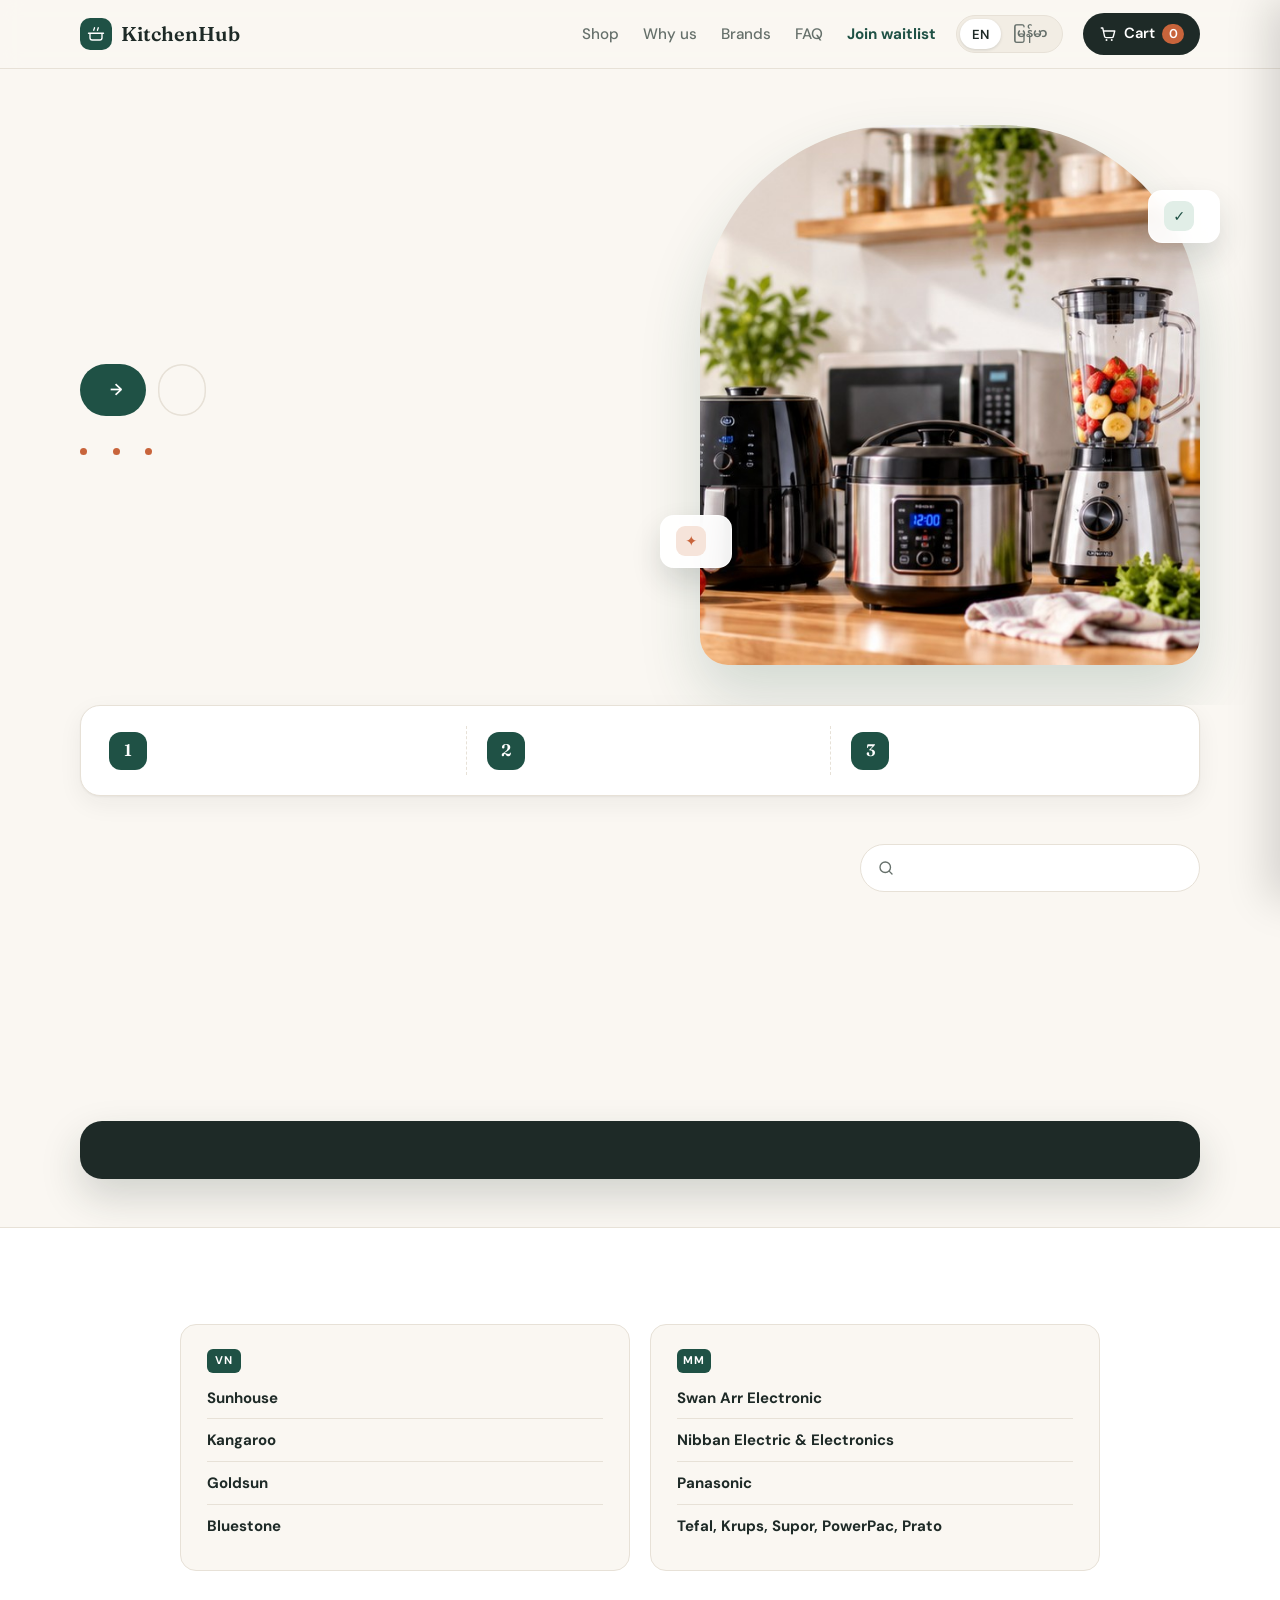
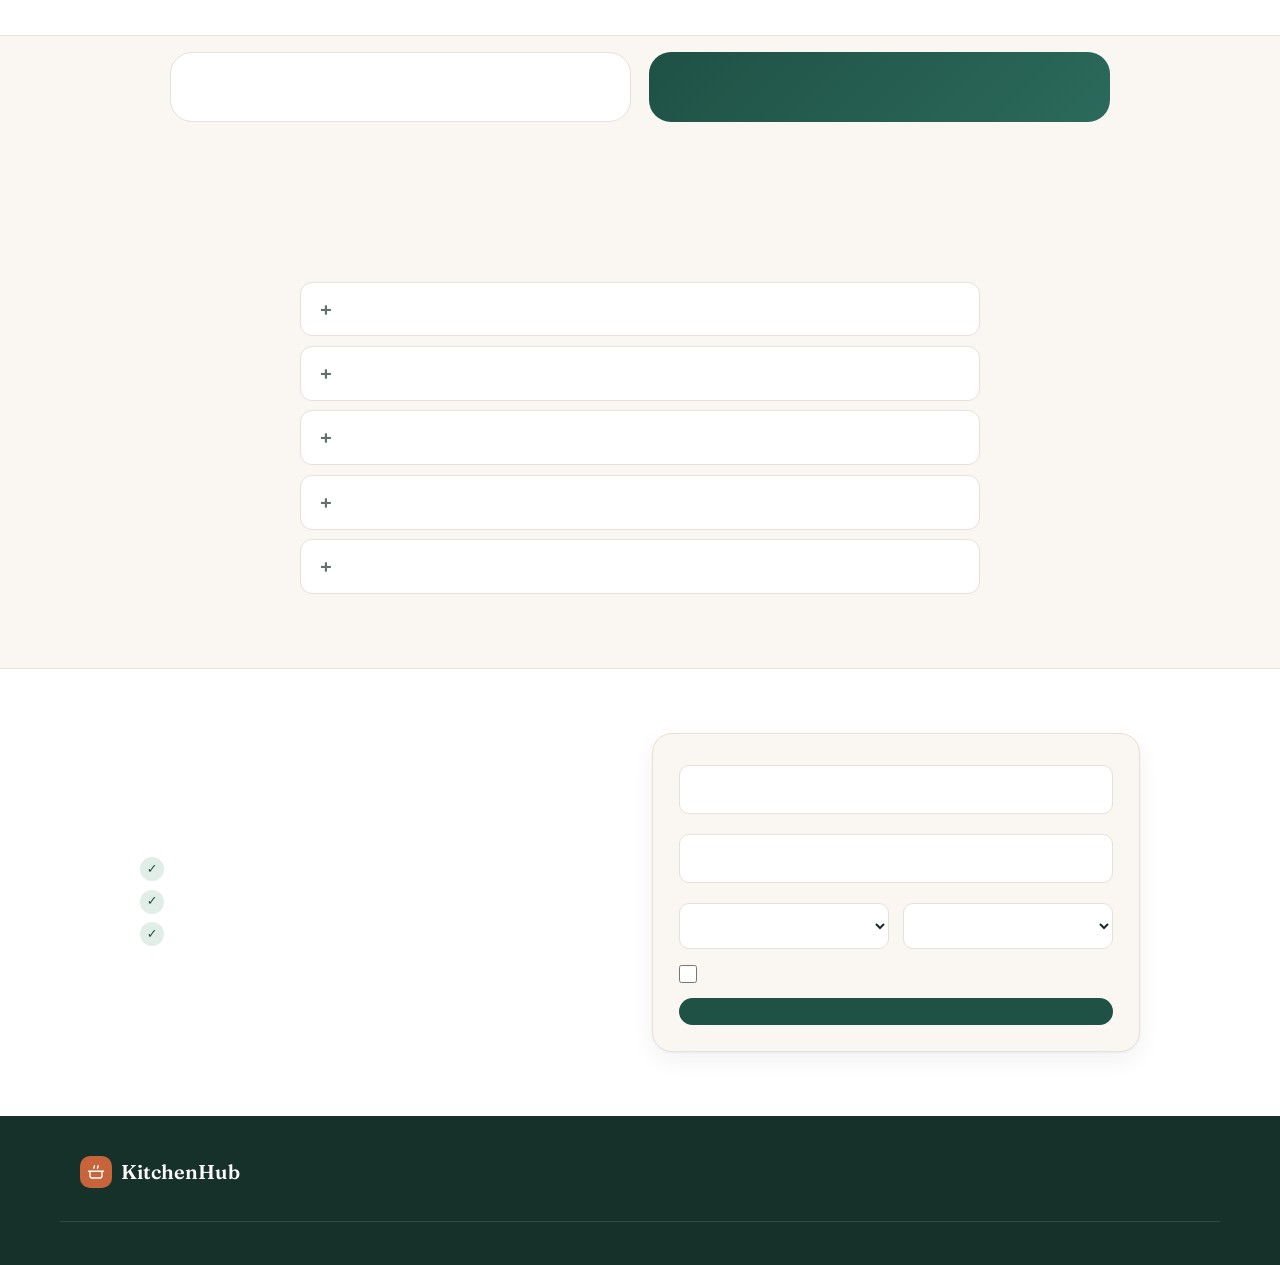
==== commit 22fa1269: "Add files via upload" ====
--- a/index.html
+++ b/index.html
@@ -3,7 +3,7 @@
 <head>
 <meta charset="utf-8">
 <meta name="viewport" content="width=device-width, initial-scale=1">
-<title>Kitchen Hub Appliances</title>
+<title>KitchenHub Myanmar</title>
 <link rel="preconnect" href="https://fonts.googleapis.com">
 <link rel="preconnect" href="https://fonts.gstatic.com" crossorigin>
 <link href="https://fonts.googleapis.com/css2?family=Fraunces:ital,opsz,wght@0,9..144,500;0,9..144,600;1,9..144,500&family=DM+Sans:wght@400;500;600;700&family=Noto+Sans+Myanmar:wght@400;500;600;700&display=swap" rel="stylesheet">
@@ -13,8 +13,8 @@
 
 <header>
   <div class="wrap bar">
-    <a class="logo" href="#top"><span class="mark" aria-hidden="true"><svg viewBox="0 0 24 24" width="18" height="18"><path d="M4 11h16v6a3 3 0 0 1-3 3H7a3 3 0 0 1-3-3v-6Z M2 11h20 M9 7c0-1.5 1-2 1-3.5 M14 7c0-1.5 1-2 1-3.5" fill="none" stroke="currentColor" stroke-width="1.8" stroke-linecap="round" stroke-linejoin="round"/></svg></span>Kitchen Hub</a>
-    <nav><a href="#products" data-i="nav.shop">Shop</a><a href="#brands" data-i="nav.brands">Brands</a><a href="#about" data-i="nav.about">About</a><a href="#faq" data-i="nav.faq">FAQ</a><a href="#contact" data-i="nav.contact">Contact</a></nav>
+    <a class="logo" href="#top"><span class="mark" aria-hidden="true"><svg viewBox="0 0 24 24" width="18" height="18"><path d="M4 11h16v6a3 3 0 0 1-3 3H7a3 3 0 0 1-3-3v-6Z M2 11h20 M9 7c0-1.5 1-2 1-3.5 M14 7c0-1.5 1-2 1-3.5" fill="none" stroke="currentColor" stroke-width="1.8" stroke-linecap="round" stroke-linejoin="round"/></svg></span>KitchenHub</a>
+    <nav><a href="#products" data-i="nav.shop">Shop</a><a href="#why" data-i="nav.why">Why us</a><a href="#brands" data-i="nav.brands">Brands</a><a href="#faq" data-i="nav.faq">FAQ</a><a href="#join" class="navjoin" data-i="nav.join">Join waitlist</a></nav>
     <div class="lang" role="group" aria-label="Language / ဘာသာစကား">
       <button type="button" data-lang="en" aria-pressed="true">EN</button><button type="button" data-lang="my" aria-pressed="false" lang="my">မြန်မာ</button>
     </div>
@@ -29,11 +29,11 @@
         <p class="eyebrow" data-i="hero.eyebrow"></p>
         <h1 data-i="hero.title"></h1>
         <p class="lead" data-i="hero.lead"></p>
-        <div class="hero-cta"><a class="btn" href="#products"><span data-i="hero.shop"></span><span aria-hidden="true">→</span></a><a class="btn ghost" href="#brands" data-i="hero.brands"></a></div>
+        <div class="hero-cta"><a class="btn" href="#products"><span data-i="hero.shop"></span><span aria-hidden="true">→</span></a><a class="btn ghost" href="#join" data-i="hero.join"></a></div>
         <ul class="perks">
-          <li data-i="perk.delivery"></li>
-          <li data-i="perk.warranty"></li>
-          <li data-i="perk.returns"></li>
+          <li data-i="perk.1"></li>
+          <li data-i="perk.2"></li>
+          <li data-i="perk.3"></li>
         </ul>
       </div>
       <div class="hero-visual">
@@ -56,6 +56,8 @@
     </div>
   </section>
 
+
+
   <section id="products">
     <div class="wrap">
       <div class="shop-head">
@@ -65,6 +67,25 @@
       <div class="chips" id="chips" data-i-aria="chips.aria"></div>
       <div class="grid" id="category-grid"></div>
       <p id="none" data-i="none"></p>
+    </div>
+  </section>
+
+
+  <section id="why" class="why">
+    <div class="wrap">
+      <div class="why-head"><p class="eyebrow" data-i="why.eyebrow"></p><h2 data-i="why.title"></h2></div>
+      <div class="benefits" id="benefits"></div>
+      <figure class="why-quote"><blockquote data-i="why.quote"></blockquote><figcaption data-i="why.quote.by"></figcaption></figure>
+    </div>
+  </section>
+
+  <section class="poll-wrap" aria-labelledby="poll-title">
+    <div class="wrap">
+      <div class="poll" id="poll">
+        <div class="poll-text"><p class="eyebrow" data-i="poll.eyebrow"></p><h3 id="poll-title" data-i="poll.q"></h3></div>
+        <div class="poll-opts" id="poll-opts"></div>
+        <p class="poll-thanks" id="poll-thanks" role="status" hidden data-i="poll.thanks"></p>
+      </div>
     </div>
   </section>
 
@@ -89,9 +110,9 @@
   </section>
 
   <section class="about" id="about">
-    <div class="wrap about-card">
-      <h2 data-i="about.title"></h2>
-      <p data-i="about.text"></p>
+    <div class="wrap mission">
+      <div class="mcard light"><p class="eyebrow" data-i="mission.eyebrow"></p><p class="mbig" data-i="mission.text"></p></div>
+      <div class="mcard dark"><p class="eyebrow" data-i="vision.eyebrow"></p><p class="mbig" data-i="vision.text"></p></div>
     </div>
   </section>
 
@@ -103,36 +124,38 @@
       <details><summary data-i="faq.2.q"></summary><p data-i="faq.2.a"></p></details>
       <details><summary data-i="faq.3.q"></summary><p data-i="faq.3.a"></p></details>
       <details><summary data-i="faq.4.q"></summary><p data-i="faq.4.a"></p></details>
-    </div>
-  </section>
-
-  <section id="contact">
-    <div class="wrap">
-      <h2 data-i="contact.title"></h2>
-      <p class="sub" data-i="contact.sub"></p>
-      <div class="contact">
-        <div class="cinfo">
-          <p><strong data-i="c.phone"></strong>0000 000 000</p>
-          <p><strong data-i="c.email"></strong>hello@yourshop.example</p>
-          <p><strong data-i="c.address"></strong><span data-i="c.addressV"></span></p>
-          <p><strong data-i="c.hours"></strong><span data-i="c.hoursV"></span></p>
+      <details><summary data-i="faq.5.q"></summary><p data-i="faq.5.a"></p></details>
+    </div>
+  </section>
+
+  <section id="join" class="join">
+    <div class="wrap join-grid">
+      <div class="join-text">
+        <p class="eyebrow" data-i="join.eyebrow"></p>
+        <h2 data-i="join.title"></h2>
+        <p class="lead" data-i="join.lead"></p>
+        <ul class="join-points"><li data-i="join.p1"></li><li data-i="join.p2"></li><li data-i="join.p3"></li></ul>
+      </div>
+      <form id="wl" class="join-form" novalidate>
+        <label><span data-i="f.name"></span><input name="name" required maxlength="80" autocomplete="name"></label>
+        <label><span data-i="f.phone"></span><input name="phone" required maxlength="40" type="tel" autocomplete="tel" data-i-ph="f.phone.ph"></label>
+        <div class="two">
+          <label><span data-i="f.city"></span><select name="city" required class="city-select"></select></label>
+          <label><span data-i="f.want"></span><select name="want" class="want-select"></select></label>
         </div>
-        <form id="f">
-          <label><span data-i="f.name"></span><input required autocomplete="name"></label>
-          <label><span data-i="f.contact"></span><input required></label>
-          <label><span data-i="f.msg"></span><textarea></textarea></label>
-          <button class="btn" type="submit" data-i="f.send"></button>
-          <span class="okmsg" id="ok" role="status" data-i="f.ok"></span>
-        </form>
-      </div>
+        <label class="consent"><input type="checkbox" name="consent" required><span data-i="f.consent"></span></label>
+        <button class="btn full" type="submit" data-i="join.btn"></button>
+        <p class="form-err" role="alert" hidden data-i="f.err"></p>
+        <div class="join-ok" role="status" hidden><span class="done-check" aria-hidden="true">✓</span><div><b data-i="join.ok.t"></b><p data-i="join.ok.d"></p></div></div>
+      </form>
     </div>
   </section>
 </main>
 
 <footer>
   <div class="wrap foot">
-    <div><a class="logo light" href="#top"><span class="mark" aria-hidden="true"><svg viewBox="0 0 24 24" width="18" height="18"><path d="M4 11h16v6a3 3 0 0 1-3 3H7a3 3 0 0 1-3-3v-6Z M2 11h20 M9 7c0-1.5 1-2 1-3.5 M14 7c0-1.5 1-2 1-3.5" fill="none" stroke="currentColor" stroke-width="1.8" stroke-linecap="round" stroke-linejoin="round"/></svg></span>Kitchen Hub</a><p data-i="footer.tag"></p></div>
-    <nav class="fnav"><a href="#products" data-i="nav.shop"></a><a href="#brands" data-i="nav.brands"></a><a href="#faq" data-i="nav.faq"></a><a href="#contact" data-i="nav.contact"></a></nav>
+    <div><a class="logo light" href="#top"><span class="mark" aria-hidden="true"><svg viewBox="0 0 24 24" width="18" height="18"><path d="M4 11h16v6a3 3 0 0 1-3 3H7a3 3 0 0 1-3-3v-6Z M2 11h20 M9 7c0-1.5 1-2 1-3.5 M14 7c0-1.5 1-2 1-3.5" fill="none" stroke="currentColor" stroke-width="1.8" stroke-linecap="round" stroke-linejoin="round"/></svg></span>KitchenHub</a><p data-i="footer.tag"></p></div>
+    <nav class="fnav"><a href="#products" data-i="nav.shop"></a><a href="#why" data-i="nav.why"></a><a href="#brands" data-i="nav.brands"></a><a href="#faq" data-i="nav.faq"></a><a href="#join" data-i="nav.join"></a></nav>
   </div>
   <div class="wrap copy"><span data-i="footer.copy"></span><span class="privacy" data-i="footer.privacy"></span></div>
 </footer>
@@ -150,12 +173,15 @@
     </div>
   </div>
   <div id="vCheckout" style="display:none;flex-direction:column;flex:1;min-height:0">
-    <form class="dbody" id="co">
-      <label><span data-i="co.name"></span><input name="n" required autocomplete="name"></label>
-      <label><span data-i="co.phone"></span><input name="p" type="tel" required autocomplete="tel"></label>
-      <label><span data-i="co.address"></span><textarea name="a" required></textarea></label>
+    <form class="dbody" id="co" novalidate>
+      <p class="co-intro" data-i="co.intro"></p>
+      <label><span data-i="f.name"></span><input name="name" required maxlength="80" autocomplete="name"></label>
+      <label><span data-i="f.phone"></span><input name="phone" type="tel" required maxlength="40" autocomplete="tel" data-i-ph="f.phone.ph"></label>
+      <label><span data-i="f.city"></span><select name="city" required class="city-select"></select></label>
+      <label class="consent"><input type="checkbox" name="consent" required><span data-i="f.consent"></span></label>
       <div class="total"><span data-i="d.total"></span><span id="total2">$0.00</span></div>
       <button class="btn full" type="submit" data-i="co.place"></button>
+      <p class="form-err" role="alert" hidden data-i="f.err"></p>
       <button class="btn outline full" type="button" id="back" data-i="co.back"></button>
       <p class="note" data-i="co.note"></p>
     </form>
@@ -171,6 +197,7 @@
 <script src="js/products.js"></script>
 <script src="js/i18n.js"></script>
 <script src="js/tracking.js"></script>
+<script src="js/signup.js"></script>
 <script src="js/app.js"></script>
 </body>
 </html>
--- a/css/styles.css
+++ b/css/styles.css
@@ -293,3 +293,91 @@
 /* Removed decorative shape behind the hero photo and the faint corner glow */
 .hero-blob{display:none}
 .hero::before{display:none}
+
+/* ===== Pitch-deck sections: problem → solution, poll, mission, waitlist ===== */
+nav a.navjoin{color:var(--brand);font-weight:700}
+nav a.navjoin:hover{color:var(--brand-dark)}
+
+.why{padding-top:3rem}
+.pairs{display:grid;grid-template-columns:repeat(3,1fr);gap:1.1rem;margin-top:.5rem}
+@media(max-width:980px){.pairs{grid-template-columns:repeat(2,1fr)}}
+@media(max-width:640px){.pairs{grid-template-columns:1fr}}
+.pair{display:flex;flex-direction:column;background:var(--card);border:1px solid var(--line);border-radius:18px;overflow:hidden;box-shadow:var(--shadow)}
+.pp{position:relative;padding:1.25rem 1.3rem 1.1rem;flex:1}
+.pnum{position:absolute;top:1rem;right:1.2rem;font-family:"Fraunces",Georgia,serif;font-size:1.6rem;color:var(--line);font-weight:600;line-height:1}
+.plabel{display:inline-block;font-size:.7rem;font-weight:700;letter-spacing:.1em;text-transform:uppercase;color:#B3261E;margin-bottom:.35rem}
+.plabel.fix{color:var(--brand)}
+.pair h3{margin:0 0 .3rem;font-family:inherit;font-weight:700;font-size:1.02rem;letter-spacing:0;line-height:1.35}
+.pair p{margin:0;color:var(--muted);font-size:.9rem;line-height:1.55}
+.pair blockquote{margin:.75rem 0 0;padding:.1rem 0 .1rem .8rem;border-left:3px solid var(--accent);font-family:"Fraunces","Noto Sans Myanmar",Georgia,serif;font-style:italic;font-size:.95rem;color:var(--ink);line-height:1.5}
+.ps{display:flex;gap:.8rem;align-items:flex-start;background:#EAF2EE;border-top:1px dashed #C9DCD2;padding:1rem 1.3rem 1.15rem}
+.picon{flex:none;display:grid;place-items:center;width:38px;height:38px;border-radius:12px;background:var(--card);font-size:1.15rem;box-shadow:0 2px 6px rgba(31,81,69,.12)}
+.ps p{color:#3F5650}
+.source{text-align:center;color:var(--muted);font-size:.82rem;margin:1.3rem 0 0}
+
+.poll-wrap{padding:0 0 3rem}
+.poll{display:flex;align-items:center;gap:1.5rem 2rem;flex-wrap:wrap;background:var(--ink);color:#fff;border-radius:22px;padding:1.6rem 1.8rem;box-shadow:0 18px 40px rgba(30,42,39,.18)}
+.poll-text{flex:1 1 260px}
+.poll .eyebrow{color:#F3B998}
+.poll h3{margin:0;font-size:1.3rem;color:#fff}
+.poll-opts{flex:2 1 420px;display:flex;flex-wrap:wrap;gap:.5rem}
+.popt{border:1.5px solid rgba(255,255,255,.25);background:rgba(255,255,255,.06);color:#fff;font:inherit;font-weight:600;font-size:.9rem;padding:.55rem 1rem;border-radius:999px;cursor:pointer;transition:all .15s;white-space:nowrap}
+.popt:hover:not(:disabled){background:#fff;color:var(--ink)}
+.popt:disabled{cursor:default;opacity:.45}
+.popt.picked{background:var(--accent);border-color:var(--accent);opacity:1}
+.poll-thanks{flex-basis:100%;margin:0;color:#BFE3D2;font-weight:600;font-size:.92rem}
+
+.mission{display:grid;grid-template-columns:1fr 1fr;gap:1.1rem;max-width:980px}
+@media(max-width:760px){.mission{grid-template-columns:1fr}}
+.mcard{border-radius:22px;padding:2rem 2rem 2.2rem}
+.mcard.light{background:var(--card);border:1px solid var(--line)}
+.mcard.dark{background:linear-gradient(135deg,var(--brand),#2B6A5B);color:#fff}
+.mcard.dark .eyebrow{color:#F3B998}
+.mbig{margin:0;font-family:"Fraunces","Noto Sans Myanmar",Georgia,serif;font-size:1.3rem;line-height:1.45}
+body.lang-my .mbig{font-size:1.08rem;line-height:1.85}
+
+.join{background:var(--card);border-top:1px solid var(--line)}
+.join-grid{display:grid;grid-template-columns:1fr 1.05fr;gap:3rem;align-items:center;max-width:1040px}
+@media(max-width:860px){.join-grid{grid-template-columns:1fr;gap:1.8rem}}
+.join h2{text-align:left;margin-bottom:.6rem}
+.join .lead{margin-bottom:1.2rem}
+.join-points{list-style:none;padding:0;margin:0;display:grid;gap:.55rem}
+.join-points li{display:flex;gap:.6rem;align-items:center;font-weight:500}
+.join-points li::before{content:"✓";display:grid;place-items:center;flex:none;width:24px;height:24px;border-radius:50%;background:#E1EEE7;color:var(--brand);font-size:.8rem;font-weight:700}
+.join-form{background:var(--bg);border:1px solid var(--line);border-radius:20px;padding:1.6rem;box-shadow:var(--shadow)}
+.two{display:grid;grid-template-columns:1fr 1fr;gap:.9rem}
+@media(max-width:520px){.two{grid-template-columns:1fr}}
+select{font:inherit;padding:.75rem .9rem;border:1.5px solid var(--line);border-radius:10px;background:var(--card);color:var(--ink);width:100%}
+select:focus{outline:0;border-color:var(--brand)}
+.join-form input{background:var(--card)}
+label.consent{display:flex;align-items:flex-start;gap:.6rem;font-weight:500;font-size:.88rem;color:var(--muted);cursor:pointer}
+label.consent input{width:18px;height:18px;margin:.15rem 0 0;flex:none;accent-color:var(--brand)}
+.invalid{border-color:#B3261E!important}
+label.consent.invalid{color:#B3261E}
+.form-err{margin:0;color:#B3261E;font-size:.88rem;font-weight:600}
+.join-ok{display:flex;gap:1rem;align-items:center}
+.join-ok[hidden]{display:none}
+.join-ok .done-check{margin:0;flex:none}
+.join-ok p{margin:.2rem 0 0;color:var(--muted)}
+.co-intro{margin:0 0 .3rem;padding:.8rem 1rem;border-radius:12px;background:#FBF1EA;color:#7A3E22;font-size:.88rem;line-height:1.5}
+#co{display:grid;gap:.8rem;align-content:start}
+[hidden]{display:none!important}
+body.lang-my .pair blockquote{font-style:normal;font-family:"Noto Sans Myanmar",sans-serif;font-size:.9rem;line-height:1.75}
+.two{align-items:end}
+
+/* ----- "Why shop with us": simple benefit row (replaces problem/solution cards) ----- */
+.why{padding:1rem 0 3rem}
+.why-head{text-align:center;margin-bottom:1.5rem}
+.why-head h2{margin:0}
+.benefits{display:grid;grid-template-columns:repeat(4,1fr);gap:1rem}
+@media(max-width:900px){.benefits{grid-template-columns:repeat(2,1fr)}}
+@media(max-width:520px){.benefits{grid-template-columns:1fr;gap:.6rem}}
+.benefit{display:flex;gap:.85rem;align-items:flex-start;background:var(--card);border:1px solid var(--line);border-radius:16px;padding:1.1rem 1.15rem}
+.bicon{flex:none;display:grid;place-items:center;width:42px;height:42px;border-radius:12px;background:#EAF2EE;font-size:1.2rem}
+.benefit h3{margin:.1rem 0 .2rem;font-family:inherit;font-weight:700;font-size:.98rem;letter-spacing:0;line-height:1.35}
+.benefit p{margin:0;color:var(--muted);font-size:.87rem;line-height:1.5}
+body.lang-my .benefit p{line-height:1.75}
+.why-quote{margin:1.6rem auto 0;max-width:640px;text-align:center}
+.why-quote blockquote{margin:0;font-family:"Fraunces","Noto Sans Myanmar",Georgia,serif;font-style:italic;font-size:1.25rem;color:var(--ink)}
+.why-quote figcaption{margin-top:.35rem;color:var(--muted);font-size:.88rem}
+body.lang-my .why-quote blockquote{font-style:normal;font-family:"Noto Sans Myanmar",sans-serif;font-size:1.05rem;font-weight:600}
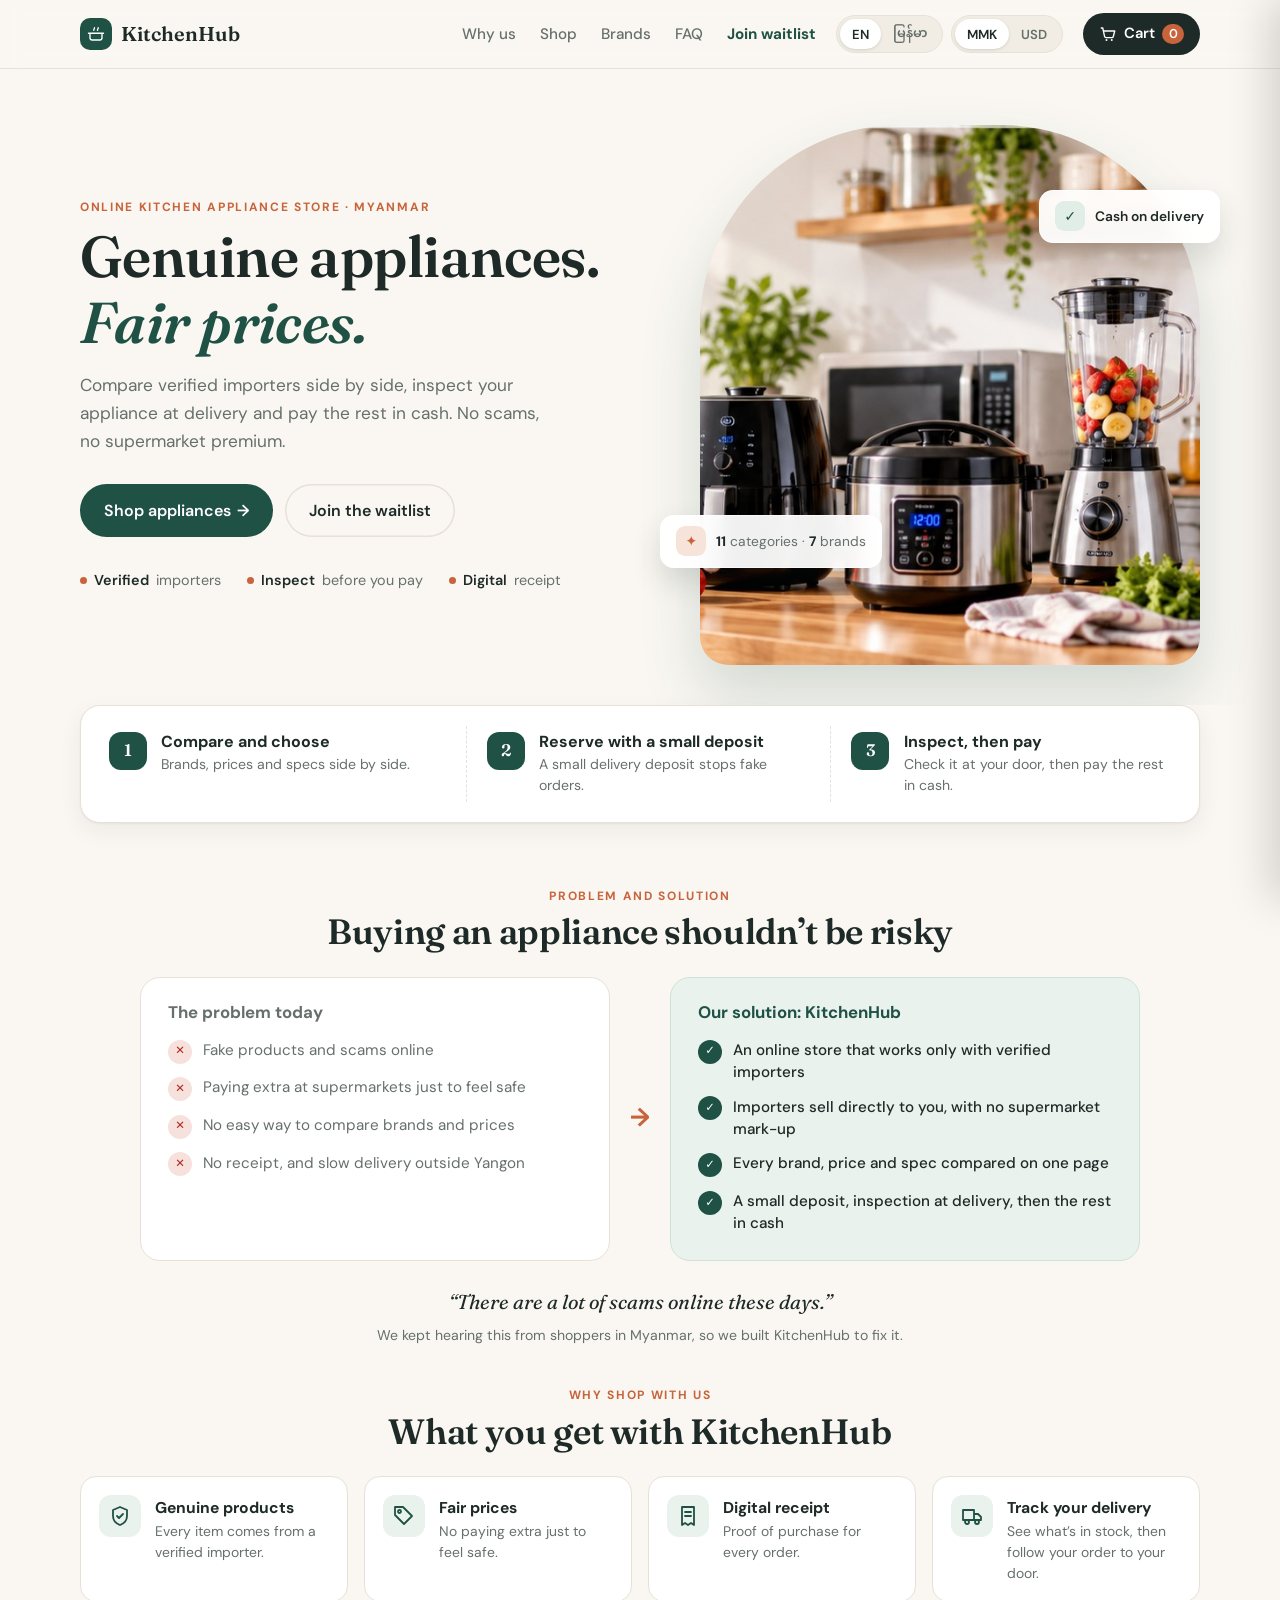
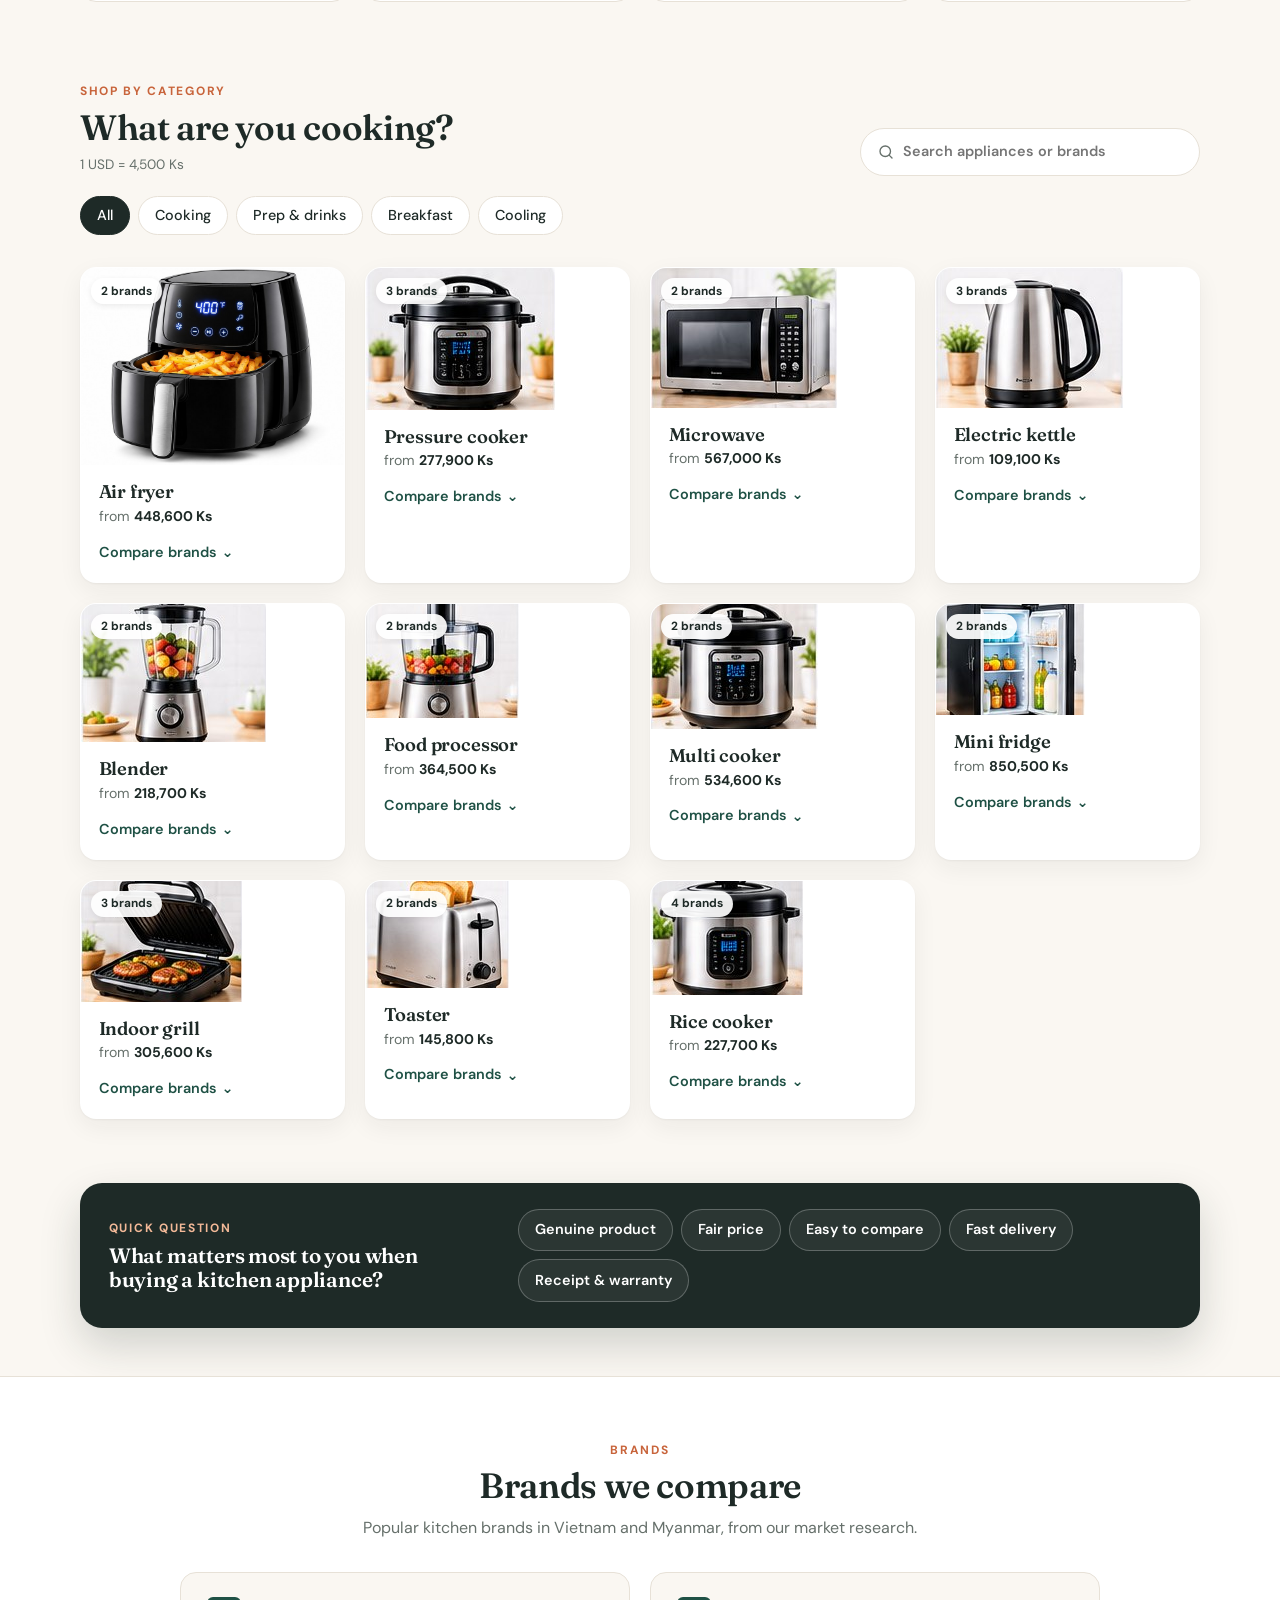
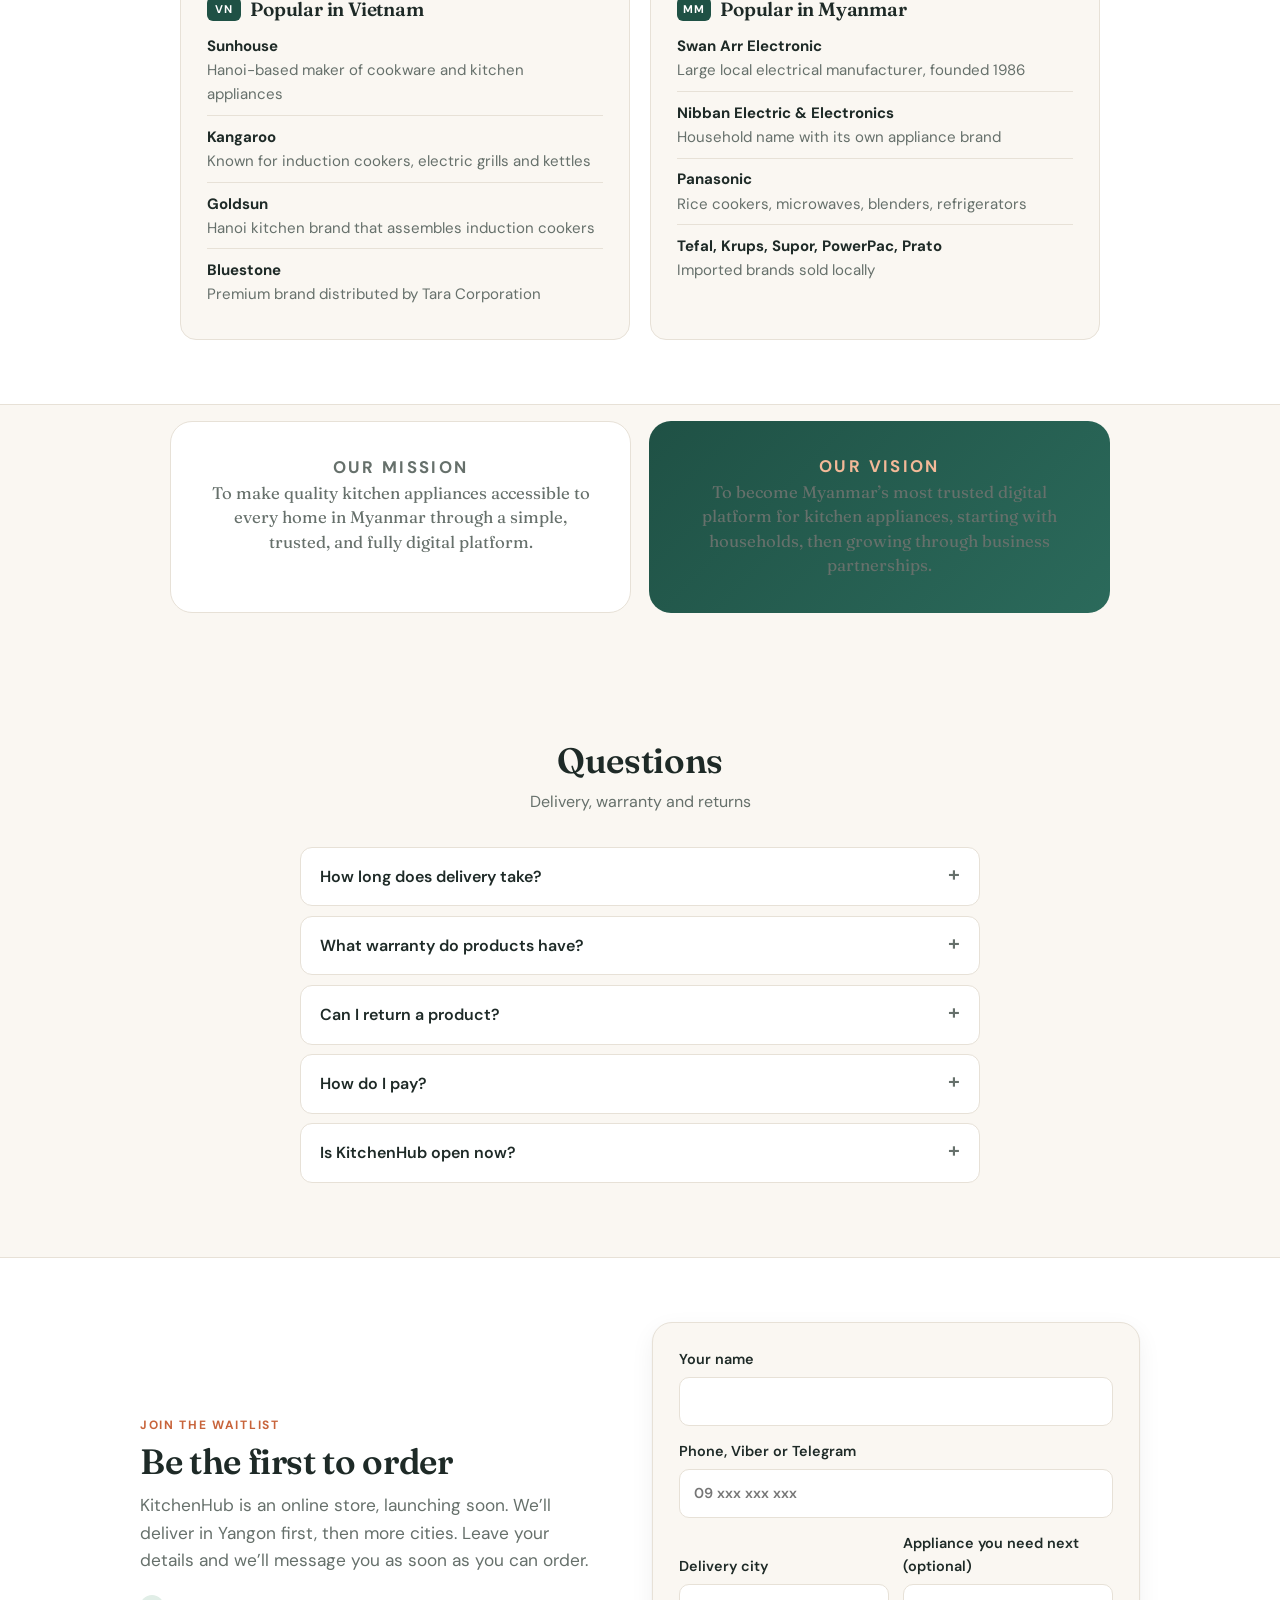
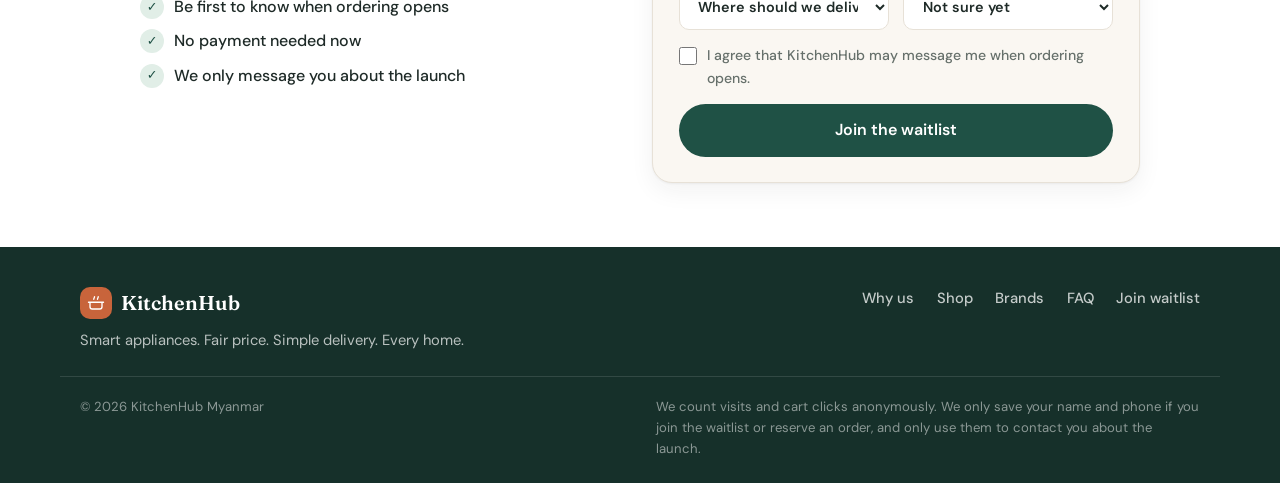
==== commit 713bacd2: "Add files via upload" ====
--- a/index.html
+++ b/index.html
@@ -14,11 +14,24 @@
 <header>
   <div class="wrap bar">
     <a class="logo" href="#top"><span class="mark" aria-hidden="true"><svg viewBox="0 0 24 24" width="18" height="18"><path d="M4 11h16v6a3 3 0 0 1-3 3H7a3 3 0 0 1-3-3v-6Z M2 11h20 M9 7c0-1.5 1-2 1-3.5 M14 7c0-1.5 1-2 1-3.5" fill="none" stroke="currentColor" stroke-width="1.8" stroke-linecap="round" stroke-linejoin="round"/></svg></span>KitchenHub</a>
-    <nav><a href="#products" data-i="nav.shop">Shop</a><a href="#why" data-i="nav.why">Why us</a><a href="#brands" data-i="nav.brands">Brands</a><a href="#faq" data-i="nav.faq">FAQ</a><a href="#join" class="navjoin" data-i="nav.join">Join waitlist</a></nav>
-    <div class="lang" role="group" aria-label="Language / ဘာသာစကား">
-      <button type="button" data-lang="en" aria-pressed="true">EN</button><button type="button" data-lang="my" aria-pressed="false" lang="my">မြန်မာ</button>
+    <nav id="mainnav"><a href="#why" data-i="nav.why">Why us</a><a href="#products" data-i="nav.shop">Shop</a><a href="#brands" data-i="nav.brands">Brands</a><a href="#faq" data-i="nav.faq">FAQ</a><a href="#join" class="navjoin" data-i="nav.join">Join waitlist</a></nav>
+    <div class="toggles">
+      <div class="lang" role="group" aria-label="Language / ဘာသာစကား">
+        <button type="button" data-lang="en" aria-pressed="true">EN</button><button type="button" data-lang="my" aria-pressed="false" lang="my">မြန်မာ</button>
+      </div>
+      <div class="lang cur" role="group" aria-label="Currency / ငွေကြေး">
+        <button type="button" data-cur="MMK" aria-pressed="true">MMK</button><button type="button" data-cur="USD" aria-pressed="false">USD</button>
+      </div>
     </div>
     <button class="cartbtn" id="openCart" data-i-aria="cart.open"><svg viewBox="0 0 24 24" width="18" height="18" aria-hidden="true"><path d="M3 4h2l2.4 11.2a2 2 0 0 0 2 1.6h7.7a2 2 0 0 0 2-1.5L21 8H6" fill="none" stroke="currentColor" stroke-width="1.8" stroke-linecap="round" stroke-linejoin="round"/><circle cx="10" cy="20" r="1.3" fill="currentColor"/><circle cx="17" cy="20" r="1.3" fill="currentColor"/></svg><span class="cartlabel" data-i="cart">Cart</span><span id="count">0</span></button>
+    <button class="menubtn" id="menuBtn" type="button" aria-expanded="false" aria-controls="mobileMenu" data-i-aria="nav.menu"><svg viewBox="0 0 24 24" width="24" height="24" aria-hidden="true" fill="none" stroke="currentColor" stroke-width="1.8" stroke-linecap="round" stroke-linejoin="round"><path d="M4 7h16M4 12h16M4 17h16"/></svg></button>
+  </div>
+  <div class="mobile-menu" id="mobileMenu" hidden>
+    <nav class="mm-links"><a href="#why" data-i="nav.why"></a><a href="#benefits" data-i="nav.benefits"></a><a href="#products" data-i="nav.shop"></a><a href="#brands" data-i="nav.brands"></a><a href="#faq" data-i="nav.faq"></a><a href="#join" class="navjoin" data-i="nav.join"></a></nav>
+    <div class="mm-toggles">
+      <div class="lang" role="group" aria-label="Language / ဘာသာစကား"><button type="button" data-lang="en" aria-pressed="true">EN</button><button type="button" data-lang="my" aria-pressed="false" lang="my">မြန်မာ</button></div>
+      <div class="lang cur" role="group" aria-label="Currency / ငွေကြေး"><button type="button" data-cur="MMK" aria-pressed="true">MMK</button><button type="button" data-cur="USD" aria-pressed="false">USD</button></div>
+    </div>
   </div>
 </header>
 
@@ -58,10 +71,50 @@
 
 
 
+  <section id="why" class="why">
+    <div class="wrap">
+      <div class="why-head"><p class="eyebrow" data-i="why.eyebrow"></p><h2 data-i="why.title"></h2></div>
+      <div class="compare">
+        <div class="cmp-col cmp-before">
+          <h3 data-i="prob.title"></h3>
+          <ul>
+            <li><span class="mark-x" aria-hidden="true">✕</span><span data-i="prob.1"></span></li>
+            <li><span class="mark-x" aria-hidden="true">✕</span><span data-i="prob.2"></span></li>
+            <li><span class="mark-x" aria-hidden="true">✕</span><span data-i="prob.3"></span></li>
+            <li><span class="mark-x" aria-hidden="true">✕</span><span data-i="prob.4"></span></li>
+          </ul>
+        </div>
+        <div class="cmp-arrow" aria-hidden="true">→</div>
+        <div class="cmp-col cmp-after">
+          <h3 data-i="sol.title"></h3>
+          <ul>
+            <li><span class="mark-v" aria-hidden="true">✓</span><span data-i="sol.1"></span></li>
+            <li><span class="mark-v" aria-hidden="true">✓</span><span data-i="sol.2"></span></li>
+            <li><span class="mark-v" aria-hidden="true">✓</span><span data-i="sol.3"></span></li>
+            <li><span class="mark-v" aria-hidden="true">✓</span><span data-i="sol.4"></span></li>
+          </ul>
+        </div>
+      </div>
+      <figure class="why-quote"><blockquote data-i="why.quote"></blockquote><figcaption data-i="why.quote.by"></figcaption></figure>
+    </div>
+  </section>
+
+  <section id="benefits" class="benefits-sec">
+    <div class="wrap">
+      <div class="why-head"><p class="eyebrow" data-i="ben.eyebrow"></p><h2 data-i="ben.title"></h2></div>
+      <div class="benefits">
+        <div class="benefit"><span class="bicon"><svg viewBox="0 0 24 24" width="24" height="24" aria-hidden="true" fill="none" stroke="currentColor" stroke-width="1.8" stroke-linecap="round" stroke-linejoin="round"><path d="M12 3l7 3v6c0 4.5-3 7.5-7 9-4-1.5-7-4.5-7-9V6l7-3z"/><path d="M9 12l2 2 4-4"/></svg></span><div><h3 data-i="ben.1.t"></h3><p data-i="ben.1.d"></p></div></div>
+        <div class="benefit"><span class="bicon"><svg viewBox="0 0 24 24" width="24" height="24" aria-hidden="true" fill="none" stroke="currentColor" stroke-width="1.8" stroke-linecap="round" stroke-linejoin="round"><path d="M20 12l-8 8-9-9V3h8l9 9z"/><circle cx="7.5" cy="7.5" r="1.5"/></svg></span><div><h3 data-i="ben.2.t"></h3><p data-i="ben.2.d"></p></div></div>
+        <div class="benefit"><span class="bicon"><svg viewBox="0 0 24 24" width="24" height="24" aria-hidden="true" fill="none" stroke="currentColor" stroke-width="1.8" stroke-linecap="round" stroke-linejoin="round"><path d="M6 3h12v18l-3-2-3 2-3-2-3 2V3z"/><path d="M9 8h6M9 12h6"/></svg></span><div><h3 data-i="ben.3.t"></h3><p data-i="ben.3.d"></p></div></div>
+        <div class="benefit"><span class="bicon"><svg viewBox="0 0 24 24" width="24" height="24" aria-hidden="true" fill="none" stroke="currentColor" stroke-width="1.8" stroke-linecap="round" stroke-linejoin="round"><path d="M3 6h11v10H3zM14 10h4l3 3v3h-7"/><circle cx="7" cy="18" r="2"/><circle cx="17" cy="18" r="2"/></svg></span><div><h3 data-i="ben.4.t"></h3><p data-i="ben.4.d"></p></div></div>
+      </div>
+    </div>
+  </section>
+
   <section id="products">
     <div class="wrap">
       <div class="shop-head">
-        <div><p class="eyebrow" data-i="shop.eyebrow"></p><h2 data-i="shop.title"></h2></div>
+        <div><p class="eyebrow" data-i="shop.eyebrow"></p><h2 data-i="shop.title"></h2><p class="rate-note" id="rate-note"></p></div>
         <label class="search"><svg viewBox="0 0 24 24" width="18" height="18" aria-hidden="true"><circle cx="11" cy="11" r="7" fill="none" stroke="currentColor" stroke-width="1.8"/><path d="m20 20-3.5-3.5" stroke="currentColor" stroke-width="1.8" stroke-linecap="round"/></svg><input id="q" type="search" data-i-ph="search.ph" data-i-aria="search.ph"></label>
       </div>
       <div class="chips" id="chips" data-i-aria="chips.aria"></div>
@@ -71,13 +124,6 @@
   </section>
 
 
-  <section id="why" class="why">
-    <div class="wrap">
-      <div class="why-head"><p class="eyebrow" data-i="why.eyebrow"></p><h2 data-i="why.title"></h2></div>
-      <div class="benefits" id="benefits"></div>
-      <figure class="why-quote"><blockquote data-i="why.quote"></blockquote><figcaption data-i="why.quote.by"></figcaption></figure>
-    </div>
-  </section>
 
   <section class="poll-wrap" aria-labelledby="poll-title">
     <div class="wrap">
@@ -155,7 +201,7 @@
 <footer>
   <div class="wrap foot">
     <div><a class="logo light" href="#top"><span class="mark" aria-hidden="true"><svg viewBox="0 0 24 24" width="18" height="18"><path d="M4 11h16v6a3 3 0 0 1-3 3H7a3 3 0 0 1-3-3v-6Z M2 11h20 M9 7c0-1.5 1-2 1-3.5 M14 7c0-1.5 1-2 1-3.5" fill="none" stroke="currentColor" stroke-width="1.8" stroke-linecap="round" stroke-linejoin="round"/></svg></span>KitchenHub</a><p data-i="footer.tag"></p></div>
-    <nav class="fnav"><a href="#products" data-i="nav.shop"></a><a href="#why" data-i="nav.why"></a><a href="#brands" data-i="nav.brands"></a><a href="#faq" data-i="nav.faq"></a><a href="#join" data-i="nav.join"></a></nav>
+    <nav class="fnav"><a href="#why" data-i="nav.why"></a><a href="#products" data-i="nav.shop"></a><a href="#brands" data-i="nav.brands"></a><a href="#faq" data-i="nav.faq"></a><a href="#join" data-i="nav.join"></a></nav>
   </div>
   <div class="wrap copy"><span data-i="footer.copy"></span><span class="privacy" data-i="footer.privacy"></span></div>
 </footer>
--- a/css/styles.css
+++ b/css/styles.css
@@ -38,7 +38,7 @@
 .cartbtn #count{background:var(--accent);color:#fff;border-radius:999px;min-width:22px;padding:0 .4rem;font-size:.8rem;text-align:center}
 .cartbtn.bump{animation:bump .4s ease}
 @keyframes bump{40%{transform:scale(1.12)}}
-@media(max-width:900px){header nav{display:none}.lang{margin-left:auto}}
+
 @media(max-width:480px){.cartlabel{display:none}.bar{gap:.6rem}.logo{font-size:1.05rem}}
 
 /* ----- Buttons ----- */
@@ -381,3 +381,41 @@
 .why-quote blockquote{margin:0;font-family:"Fraunces","Noto Sans Myanmar",Georgia,serif;font-style:italic;font-size:1.25rem;color:var(--ink)}
 .why-quote figcaption{margin-top:.35rem;color:var(--muted);font-size:.88rem}
 body.lang-my .why-quote blockquote{font-style:normal;font-family:"Noto Sans Myanmar",sans-serif;font-size:1.05rem;font-weight:600}
+
+/* ----- Why KitchenHub: problem today vs. with KitchenHub ----- */
+.why{padding:3rem 0 2.5rem}
+.compare{display:grid;grid-template-columns:1fr auto 1fr;gap:1.25rem;align-items:center;max-width:1000px;margin:0 auto}
+.cmp-col{border-radius:20px;padding:1.6rem 1.7rem;height:100%}
+.cmp-before{background:var(--card);border:1px solid var(--line)}
+.cmp-after{background:#EAF2EE;border:1px solid #CFE2D8}
+.cmp-col h3{margin:0 0 1rem;font-family:inherit;font-weight:700;font-size:1.05rem;letter-spacing:0}
+.cmp-before h3{color:var(--muted)}
+.cmp-after h3{color:var(--brand)}
+.cmp-col ul{list-style:none;margin:0;padding:0;display:grid;gap:.8rem}
+.cmp-col li{display:flex;gap:.7rem;align-items:flex-start;font-size:.95rem;line-height:1.45}
+.cmp-before li{color:var(--muted)}
+.cmp-after li{color:var(--ink);font-weight:500}
+.mark-x,.mark-v{flex:none;display:grid;place-items:center;width:24px;height:24px;border-radius:50%;font-size:.72rem;font-weight:700;margin-top:.05rem}
+.mark-x{background:#F6E1DD;color:#B3261E}
+.mark-v{background:var(--brand);color:#fff}
+.cmp-arrow{font-size:1.6rem;color:var(--accent);font-weight:700}
+@media(max-width:760px){.compare{grid-template-columns:1fr}.cmp-arrow{transform:rotate(90deg);justify-self:center;line-height:1}}
+body.lang-my .cmp-col li{line-height:1.8}
+
+/* ----- Header toggles, currency, phone menu ----- */
+.toggles{flex:none;display:flex;gap:.5rem}
+.menubtn{display:none;flex:none;place-items:center;width:44px;height:44px;border-radius:12px;border:1px solid var(--line);background:var(--card);color:var(--ink);cursor:pointer}
+@media(max-width:1180px){.bar{gap:.9rem}nav#mainnav{gap:1.1rem}}
+@media(max-width:1080px){nav#mainnav{display:none}.toggles{margin-left:auto}.menubtn{display:grid}}
+@media(max-width:620px){.bar .toggles{display:none}.cartbtn{margin-left:auto}}
+.mobile-menu{position:absolute;left:0;right:0;top:100%;background:var(--bg);border-bottom:1px solid var(--line);box-shadow:0 18px 30px rgba(30,42,39,.12);padding:.75rem 1.25rem 1.25rem}
+.mm-links{display:flex;flex-direction:column}
+.mm-links a{padding:.85rem .25rem;border-bottom:1px solid var(--line);text-decoration:none;font-weight:600;font-size:1.05rem;color:var(--ink)}
+.mm-links a.navjoin{color:var(--brand)}
+.mm-toggles{display:flex;gap:.6rem;flex-wrap:wrap;margin-top:1rem}
+.rate-note{margin:.35rem 0 0;color:var(--muted);font-size:.85rem}
+
+/* ----- Benefits ("Why shop with us") ----- */
+.benefits-sec{padding:0 0 3rem}
+.benefits-sec .bicon{color:var(--brand);background:#EAF2EE}
+.benefits-sec .bicon svg{display:block}
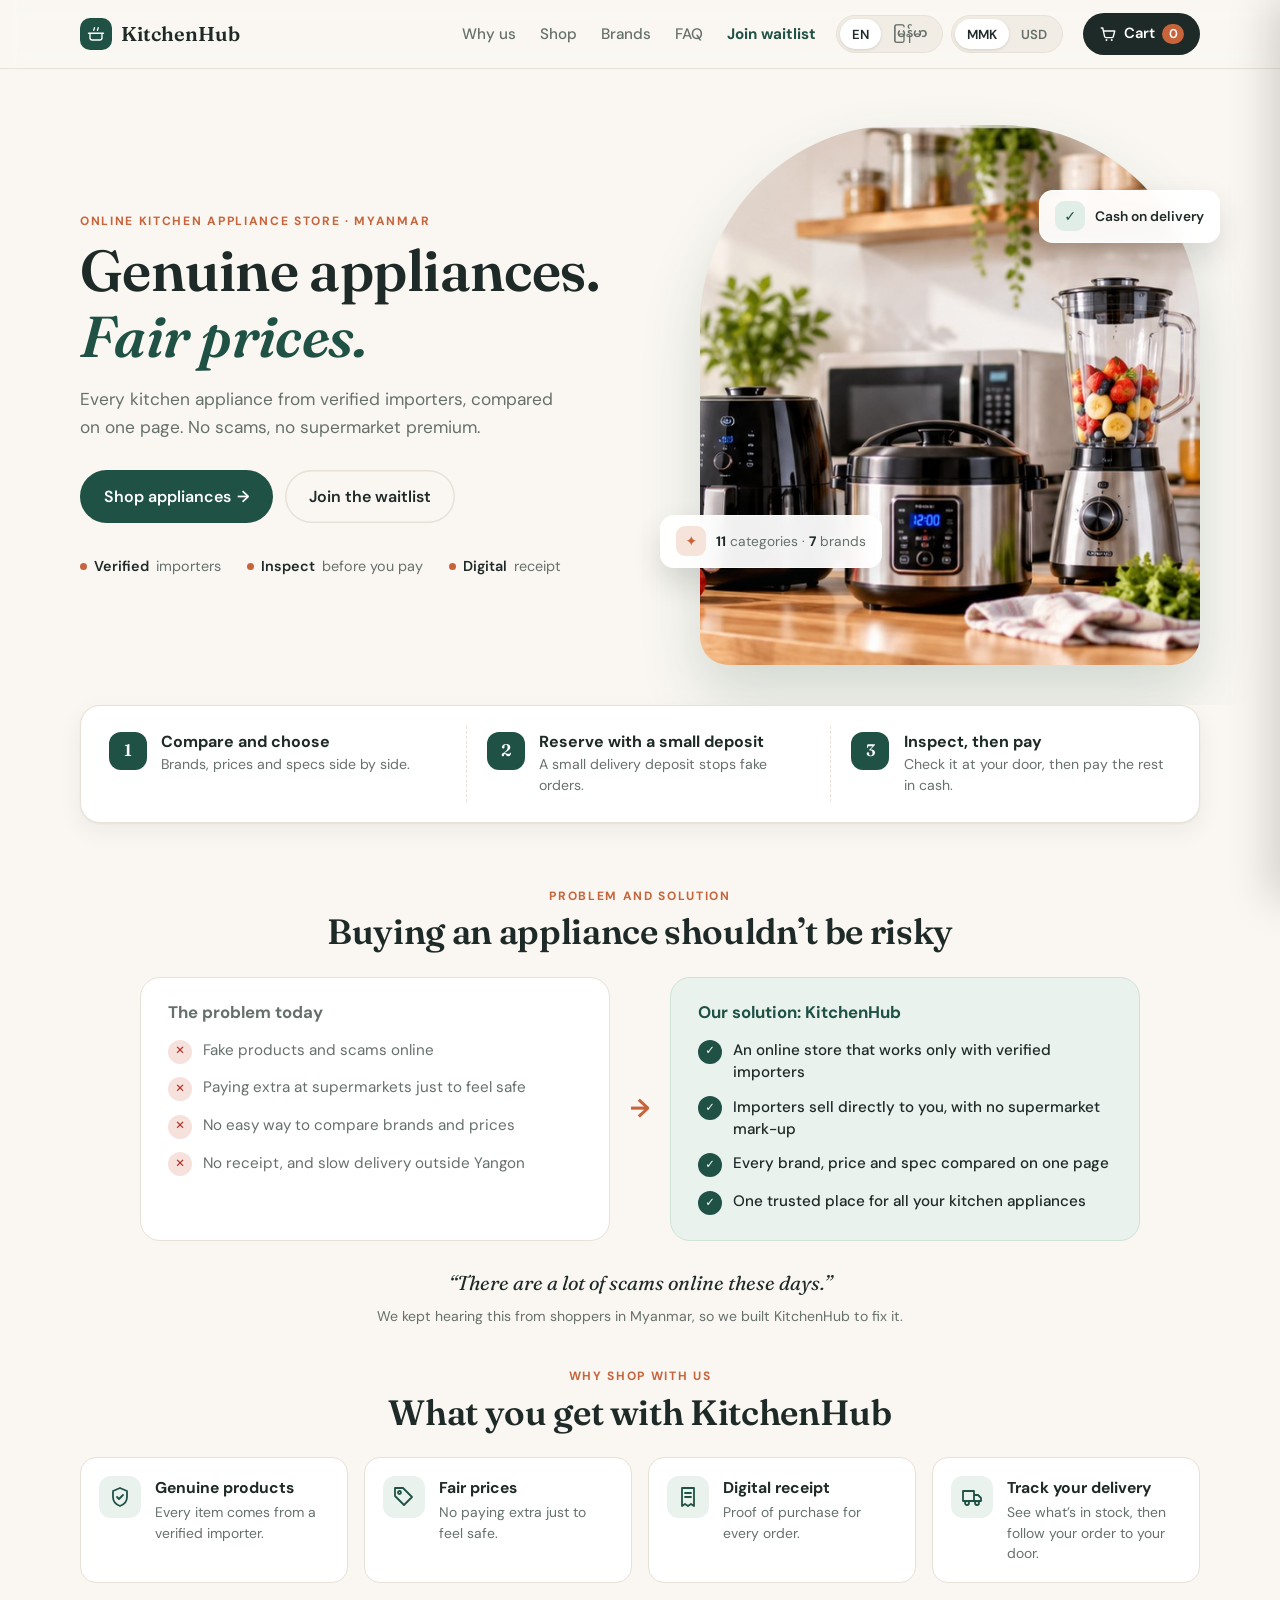
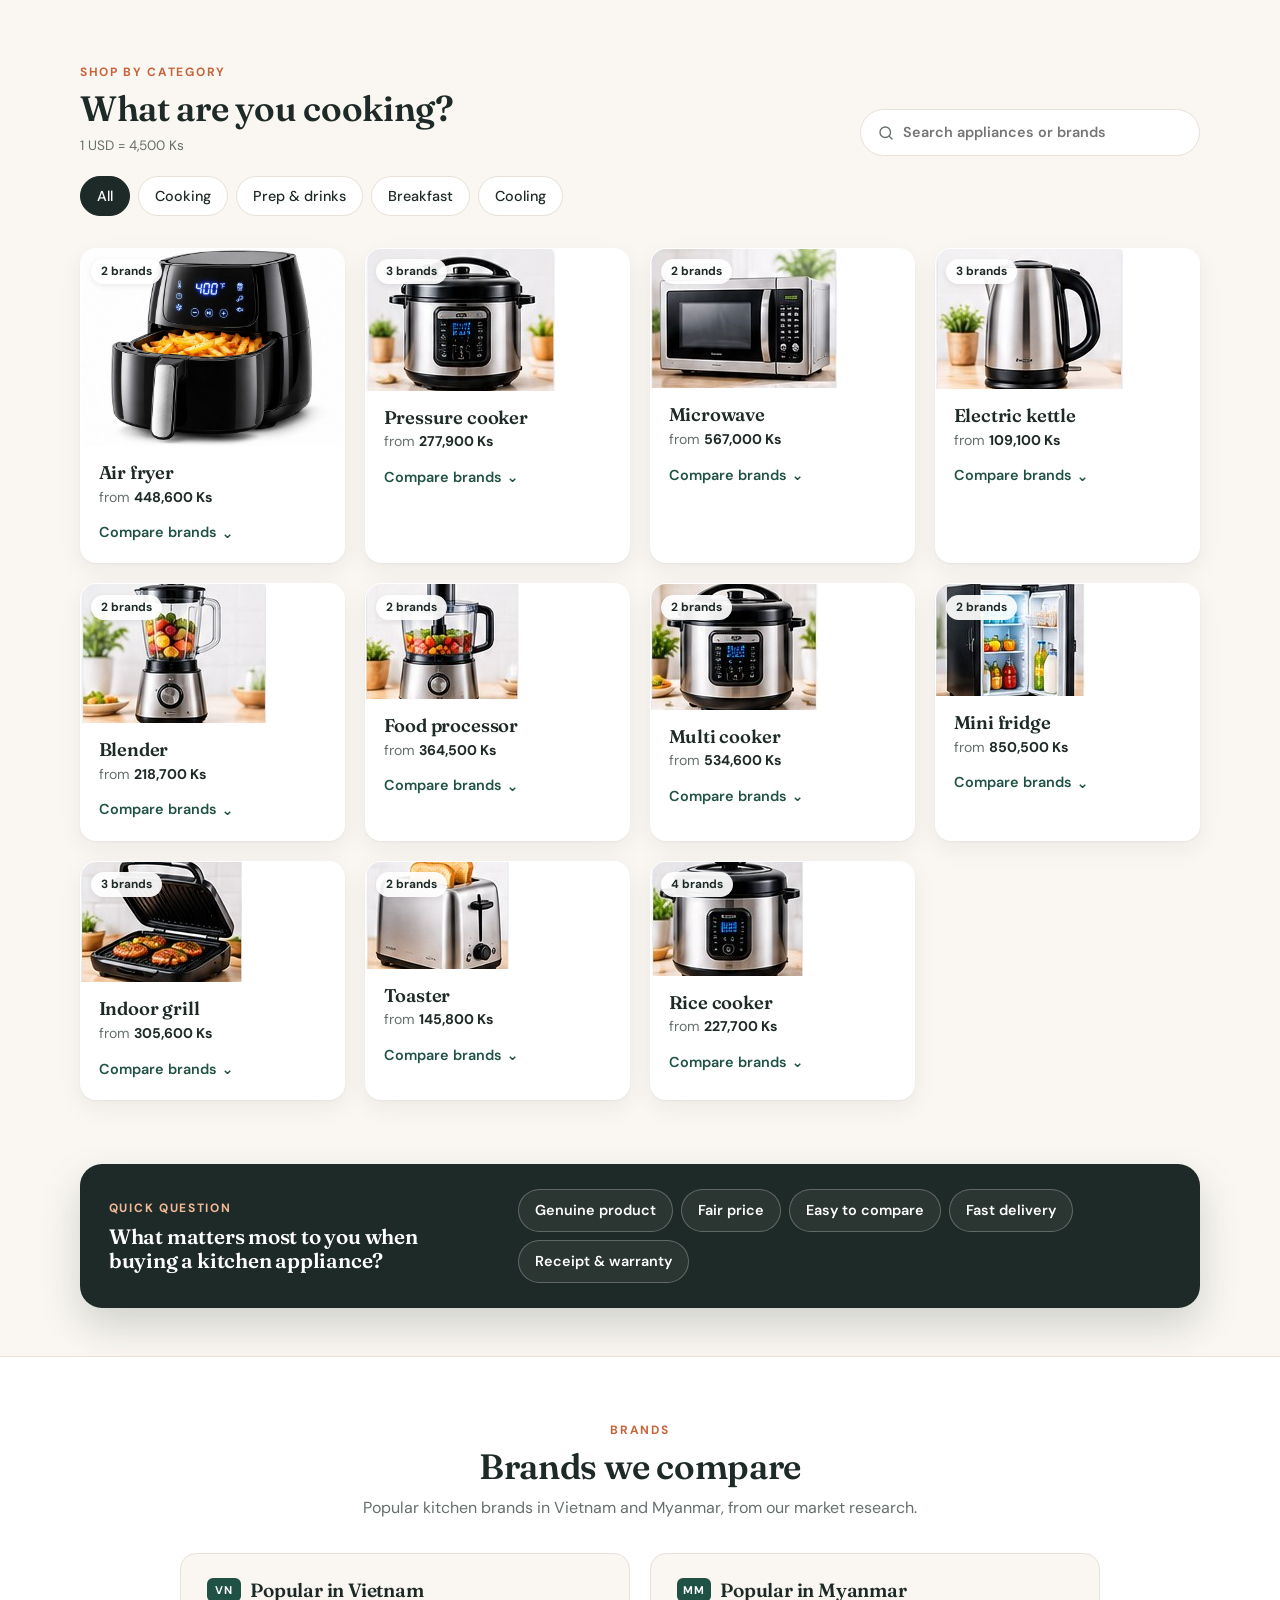
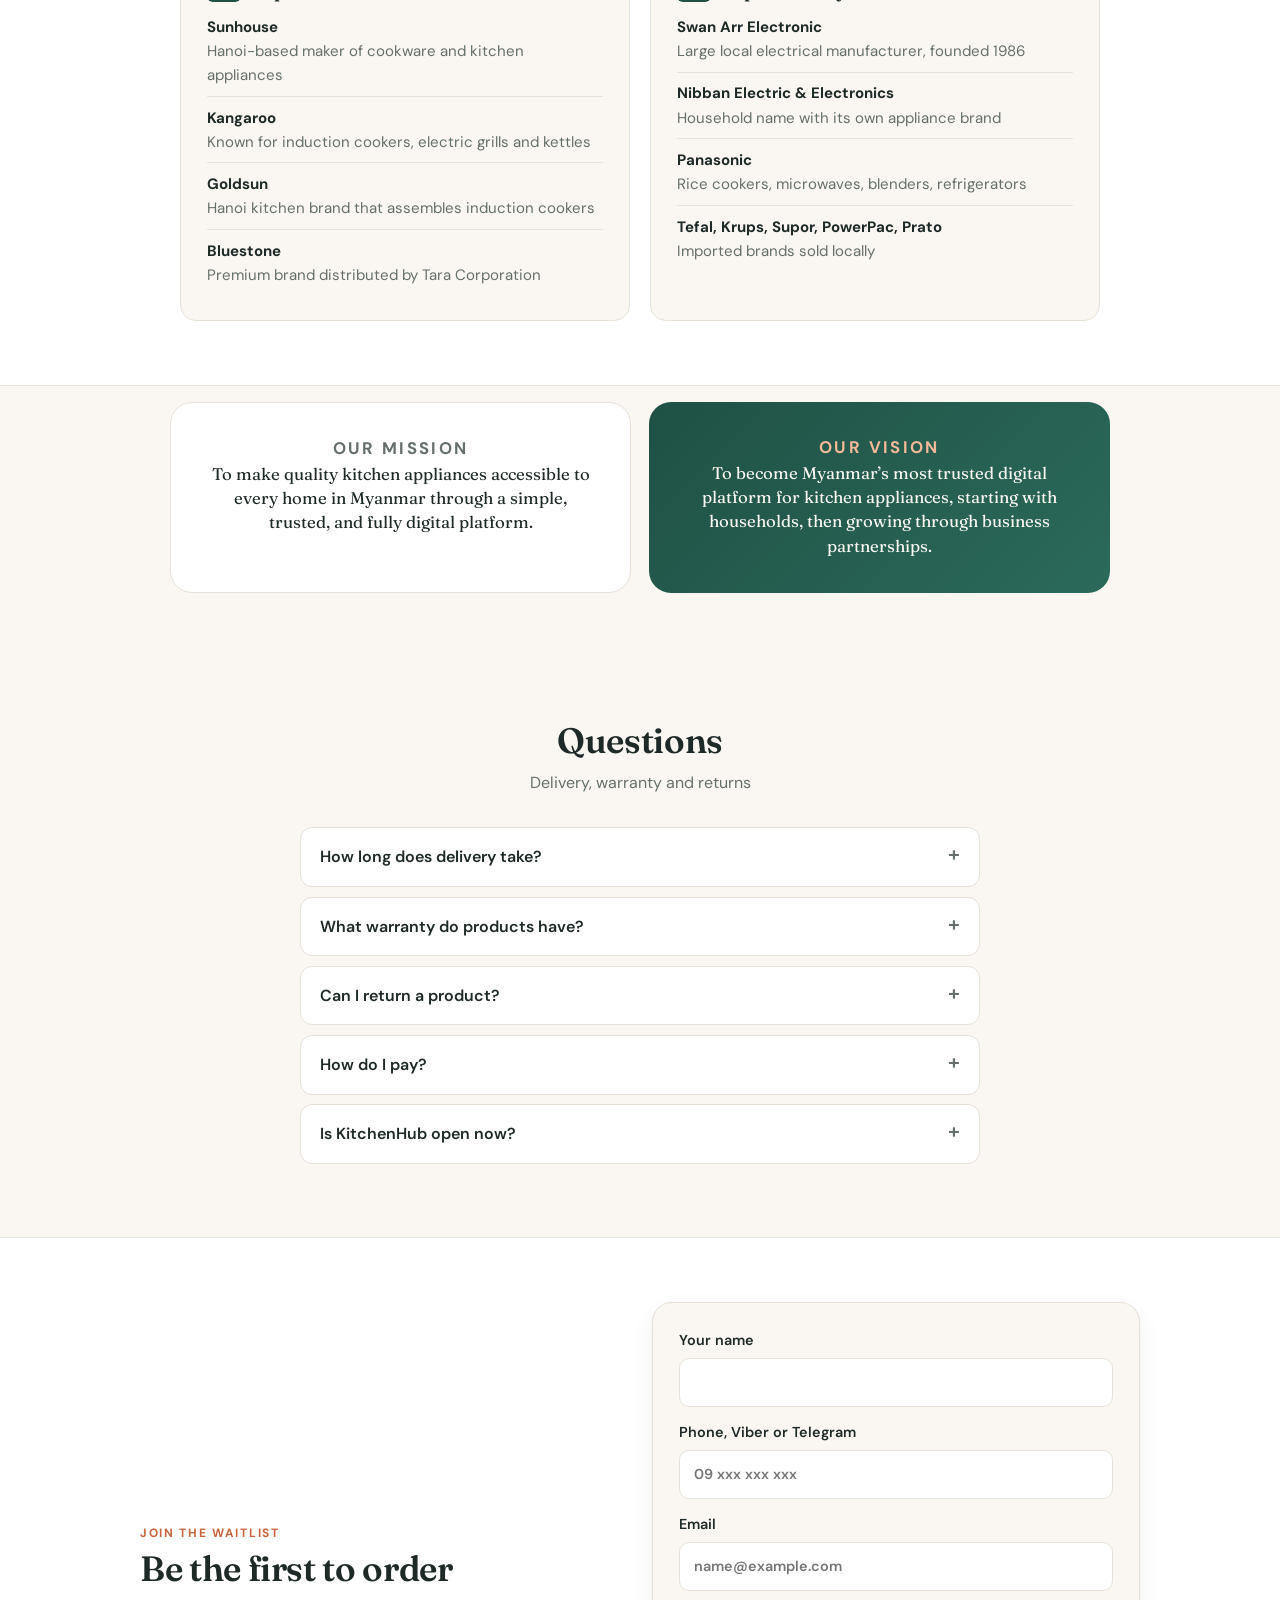
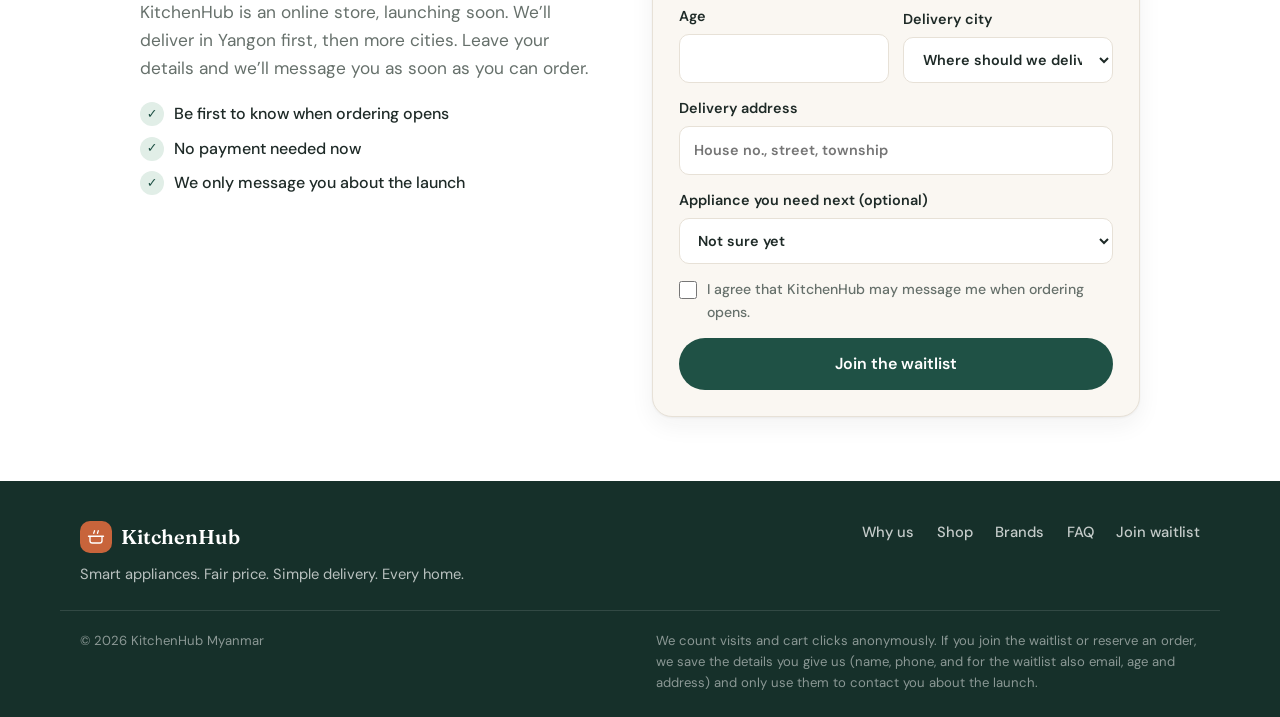
==== commit ef18641d: "Update index.html" ====
--- a/index.html
+++ b/index.html
@@ -183,17 +183,20 @@
         <ul class="join-points"><li data-i="join.p1"></li><li data-i="join.p2"></li><li data-i="join.p3"></li></ul>
       </div>
       <form id="wl" class="join-form" novalidate>
-        <label><span data-i="f.name"></span><input name="name" required maxlength="80" autocomplete="name"></label>
-        <label><span data-i="f.phone"></span><input name="phone" required maxlength="40" type="tel" autocomplete="tel" data-i-ph="f.phone.ph"></label>
-        <div class="two">
-          <label><span data-i="f.city"></span><select name="city" required class="city-select"></select></label>
-          <label><span data-i="f.want"></span><select name="want" class="want-select"></select></label>
-        </div>
-        <label class="consent"><input type="checkbox" name="consent" required><span data-i="f.consent"></span></label>
-        <button class="btn full" type="submit" data-i="join.btn"></button>
-        <p class="form-err" role="alert" hidden data-i="f.err"></p>
-        <div class="join-ok" role="status" hidden><span class="done-check" aria-hidden="true">✓</span><div><b data-i="join.ok.t"></b><p data-i="join.ok.d"></p></div></div>
-      </form>
+  <label><span data-i="f.name"></span><input name="name" required maxlength="80" autocomplete="name"></label>
+  <label><span data-i="f.phone"></span><input name="phone" required maxlength="40" type="tel" autocomplete="tel" data-i-ph="f.phone.ph"></label>
+  <label><span data-i="f.email"></span><input name="email" required maxlength="120" type="email" autocomplete="email" data-i-ph="f.email.ph"></label>
+  <div class="two">
+    <label><span data-i="f.age"></span><input name="age" required type="number" inputmode="numeric" min="16" max="99"></label>
+    <label><span data-i="f.city"></span><select name="city" required class="city-select"></select></label>
+  </div>
+  <label><span data-i="f.address"></span><input name="address" required maxlength="200" autocomplete="street-address" data-i-ph="f.address.ph"></label>
+  <label><span data-i="f.want"></span><select name="want" class="want-select"></select></label>
+  <label class="consent"><input type="checkbox" name="consent" required><span data-i="f.consent"></span></label>
+  <button class="btn full" type="submit" data-i="join.btn"></button>
+  <p class="form-err" role="alert" hidden data-i="f.err"></p>
+  <div class="join-ok" role="status" hidden><span class="done-check" aria-hidden="true">✓</span><div><b data-i="join.ok.t"></b><p data-i="join.ok.d"></p></div></div>
+</form>
     </div>
   </section>
 </main>
--- a/css/styles.css
+++ b/css/styles.css
@@ -419,3 +419,7 @@
 .benefits-sec{padding:0 0 3rem}
 .benefits-sec .bicon{color:var(--brand);background:#EAF2EE}
 .benefits-sec .bicon svg{display:block}
+
+/* Mission / vision text contrast */
+.about .mcard.light .mbig{color:var(--ink)}
+.about .mcard.dark .mbig{color:#FAF7F2}
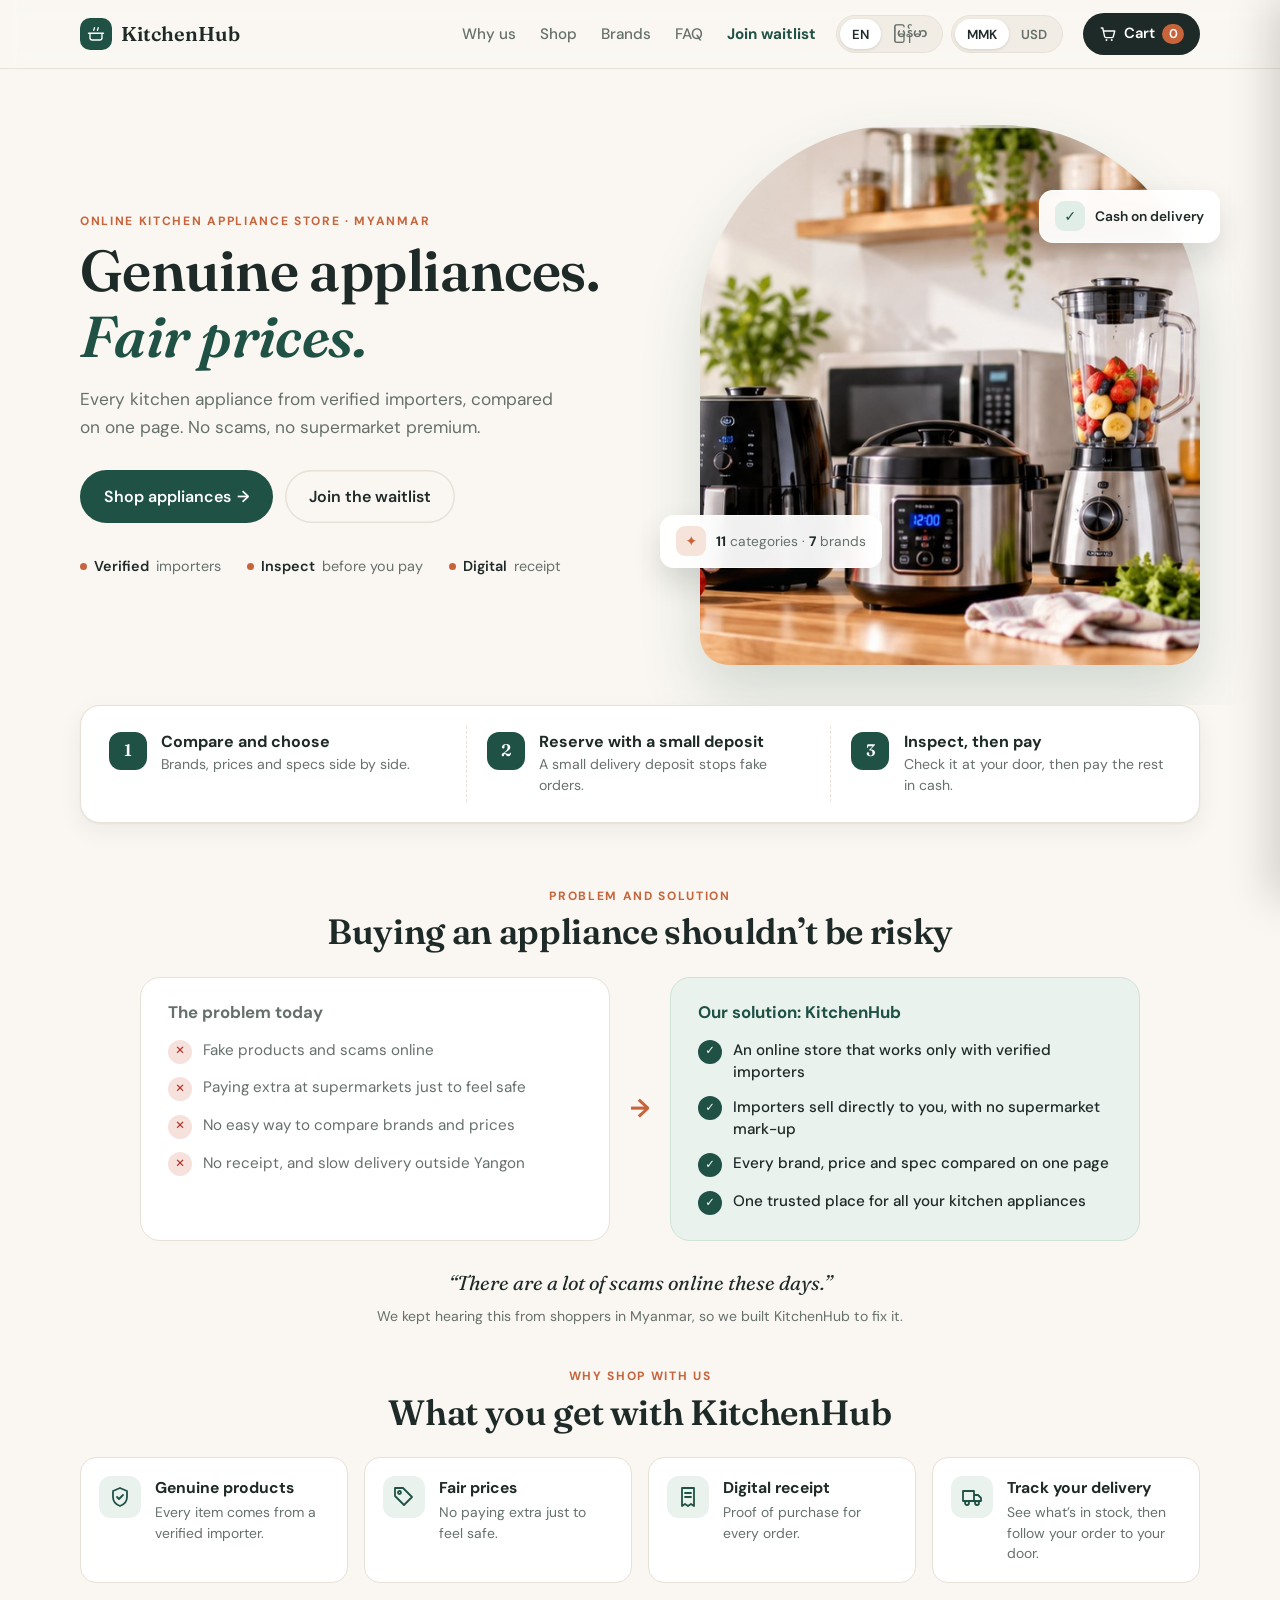
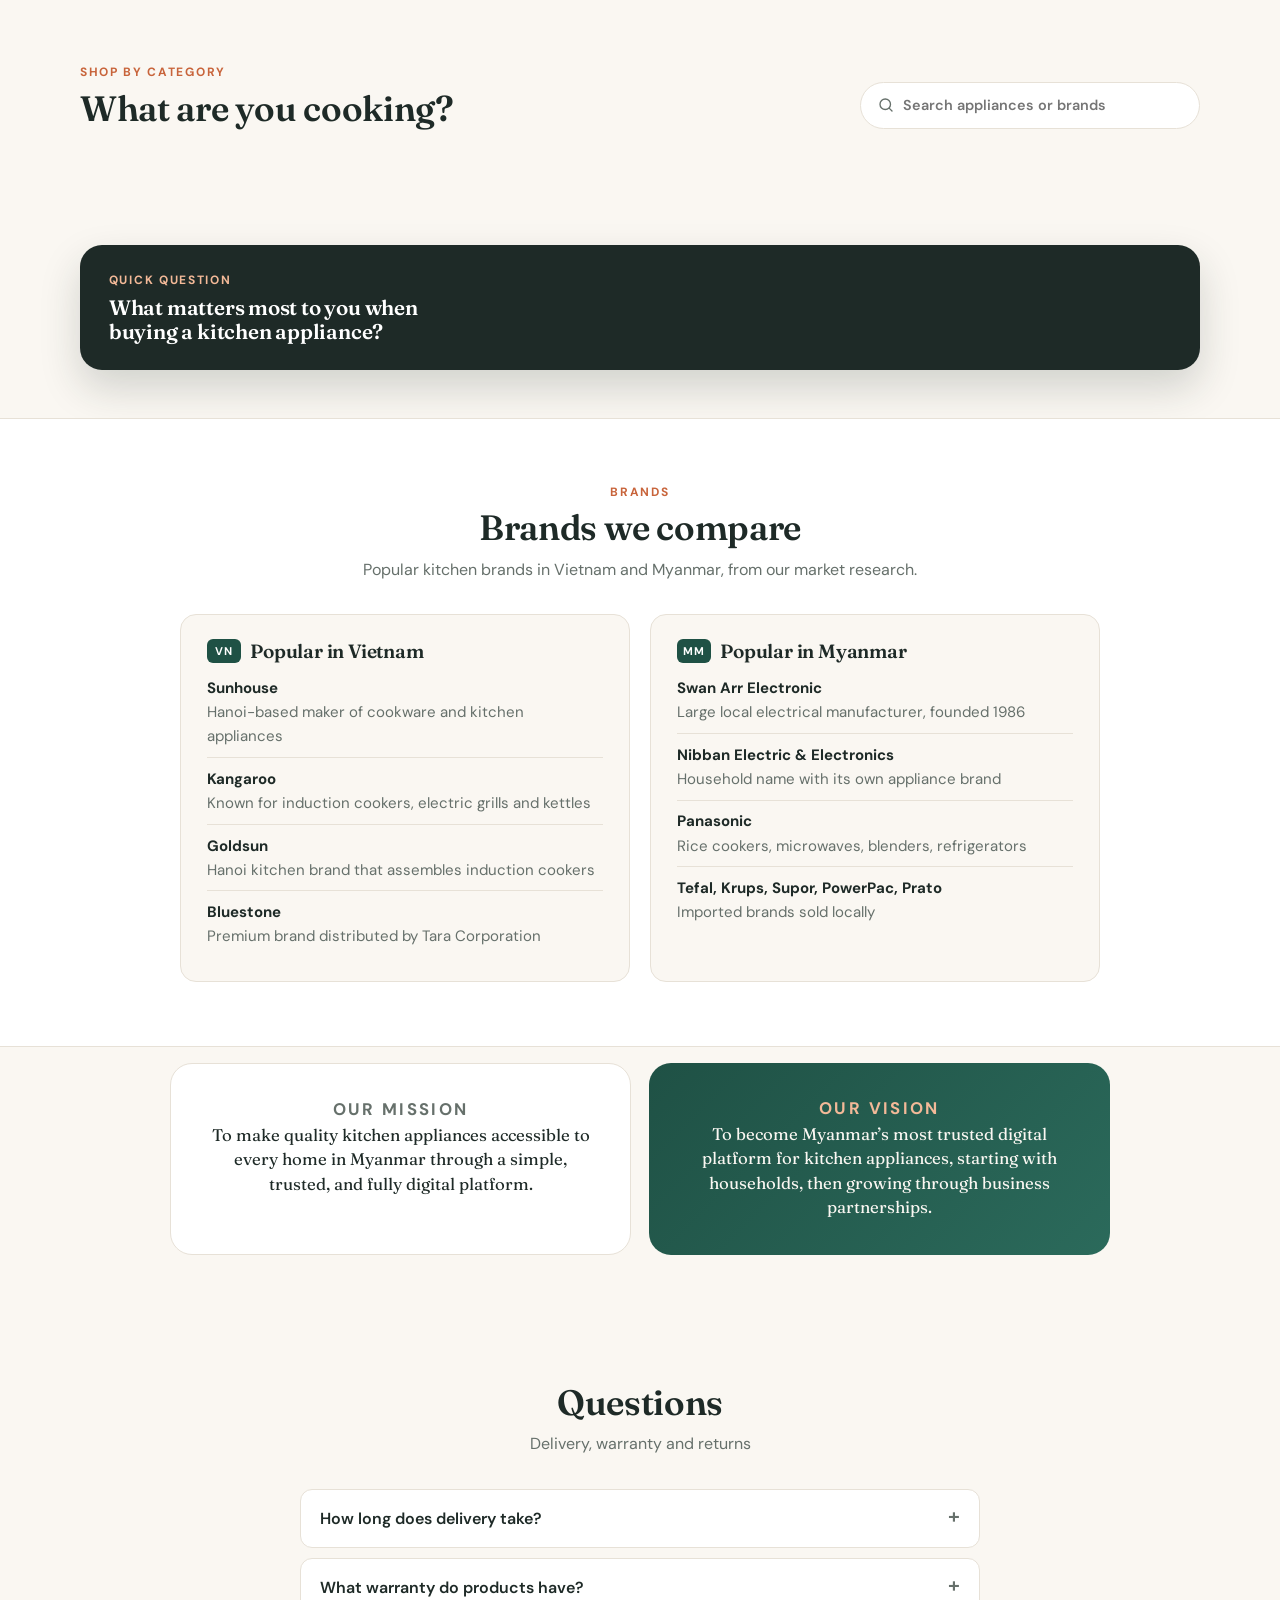
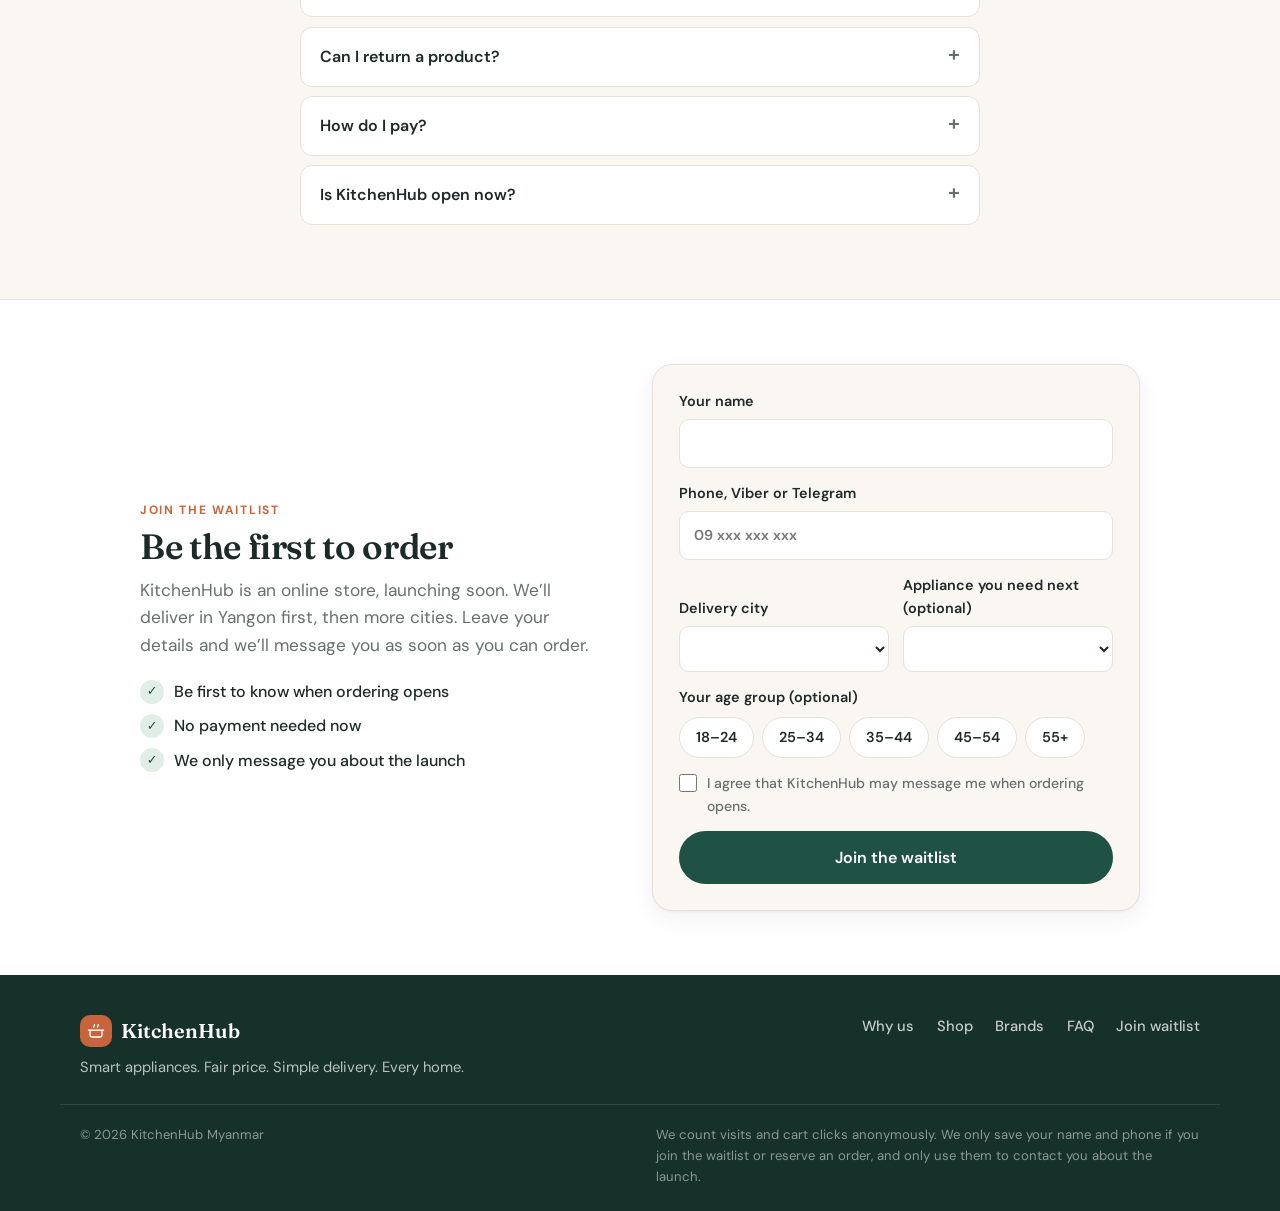
==== commit f378721d: "Add files via upload" ====
--- a/index.html
+++ b/index.html
@@ -114,7 +114,7 @@
   <section id="products">
     <div class="wrap">
       <div class="shop-head">
-        <div><p class="eyebrow" data-i="shop.eyebrow"></p><h2 data-i="shop.title"></h2><p class="rate-note" id="rate-note"></p></div>
+        <div><p class="eyebrow" data-i="shop.eyebrow"></p><h2 data-i="shop.title"></h2></div>
         <label class="search"><svg viewBox="0 0 24 24" width="18" height="18" aria-hidden="true"><circle cx="11" cy="11" r="7" fill="none" stroke="currentColor" stroke-width="1.8"/><path d="m20 20-3.5-3.5" stroke="currentColor" stroke-width="1.8" stroke-linecap="round"/></svg><input id="q" type="search" data-i-ph="search.ph" data-i-aria="search.ph"></label>
       </div>
       <div class="chips" id="chips" data-i-aria="chips.aria"></div>
@@ -183,20 +183,27 @@
         <ul class="join-points"><li data-i="join.p1"></li><li data-i="join.p2"></li><li data-i="join.p3"></li></ul>
       </div>
       <form id="wl" class="join-form" novalidate>
-  <label><span data-i="f.name"></span><input name="name" required maxlength="80" autocomplete="name"></label>
-  <label><span data-i="f.phone"></span><input name="phone" required maxlength="40" type="tel" autocomplete="tel" data-i-ph="f.phone.ph"></label>
-  <label><span data-i="f.email"></span><input name="email" required maxlength="120" type="email" autocomplete="email" data-i-ph="f.email.ph"></label>
-  <div class="two">
-    <label><span data-i="f.age"></span><input name="age" required type="number" inputmode="numeric" min="16" max="99"></label>
-    <label><span data-i="f.city"></span><select name="city" required class="city-select"></select></label>
-  </div>
-  <label><span data-i="f.address"></span><input name="address" required maxlength="200" autocomplete="street-address" data-i-ph="f.address.ph"></label>
-  <label><span data-i="f.want"></span><select name="want" class="want-select"></select></label>
-  <label class="consent"><input type="checkbox" name="consent" required><span data-i="f.consent"></span></label>
-  <button class="btn full" type="submit" data-i="join.btn"></button>
-  <p class="form-err" role="alert" hidden data-i="f.err"></p>
-  <div class="join-ok" role="status" hidden><span class="done-check" aria-hidden="true">✓</span><div><b data-i="join.ok.t"></b><p data-i="join.ok.d"></p></div></div>
-</form>
+        <label><span data-i="f.name"></span><input name="name" required maxlength="80" autocomplete="name"></label>
+        <label><span data-i="f.phone"></span><input name="phone" required maxlength="40" type="tel" autocomplete="tel" data-i-ph="f.phone.ph"></label>
+        <div class="two">
+          <label><span data-i="f.city"></span><select name="city" required class="city-select"></select></label>
+          <label><span data-i="f.want"></span><select name="want" class="want-select"></select></label>
+        </div>
+        <fieldset class="ages">
+          <legend data-i="f.age"></legend>
+          <div class="age-opts">
+            <label><input type="radio" name="age" value="18-24"><span>18–24</span></label>
+            <label><input type="radio" name="age" value="25-34"><span>25–34</span></label>
+            <label><input type="radio" name="age" value="35-44"><span>35–44</span></label>
+            <label><input type="radio" name="age" value="45-54"><span>45–54</span></label>
+            <label><input type="radio" name="age" value="55+"><span>55+</span></label>
+          </div>
+        </fieldset>
+        <label class="consent"><input type="checkbox" name="consent" required><span data-i="f.consent"></span></label>
+        <button class="btn full" type="submit" data-i="join.btn"></button>
+        <p class="form-err" role="alert" hidden data-i="f.err"></p>
+        <div class="join-ok" role="status" hidden><span class="done-check" aria-hidden="true">✓</span><div><b data-i="join.ok.t"></b><p data-i="join.ok.d"></p></div></div>
+      </form>
     </div>
   </section>
 </main>
--- a/css/styles.css
+++ b/css/styles.css
@@ -423,3 +423,14 @@
 /* Mission / vision text contrast */
 .about .mcard.light .mbig{color:var(--ink)}
 .about .mcard.dark .mbig{color:#FAF7F2}
+
+/* ----- Waitlist: age group buttons (optional) ----- */
+.ages{border:0;margin:0;padding:0;min-width:0}
+.ages legend{padding:0;margin-bottom:.45rem;font-weight:600;font-size:.9rem}
+.age-opts{display:flex;flex-wrap:wrap;gap:.5rem}
+.age-opts label{position:relative;cursor:pointer;margin:0}
+.age-opts input{position:absolute;opacity:0;width:1px;height:1px}
+.age-opts span{display:inline-block;padding:.5rem 1rem;border:1.5px solid var(--line);border-radius:999px;background:var(--card);font-weight:600;font-size:.9rem;transition:all .15s}
+.age-opts label:hover span{border-color:var(--brand)}
+.age-opts input:checked+span{background:var(--brand);border-color:var(--brand);color:#fff}
+.age-opts input:focus-visible+span{outline:2px solid var(--brand);outline-offset:2px}
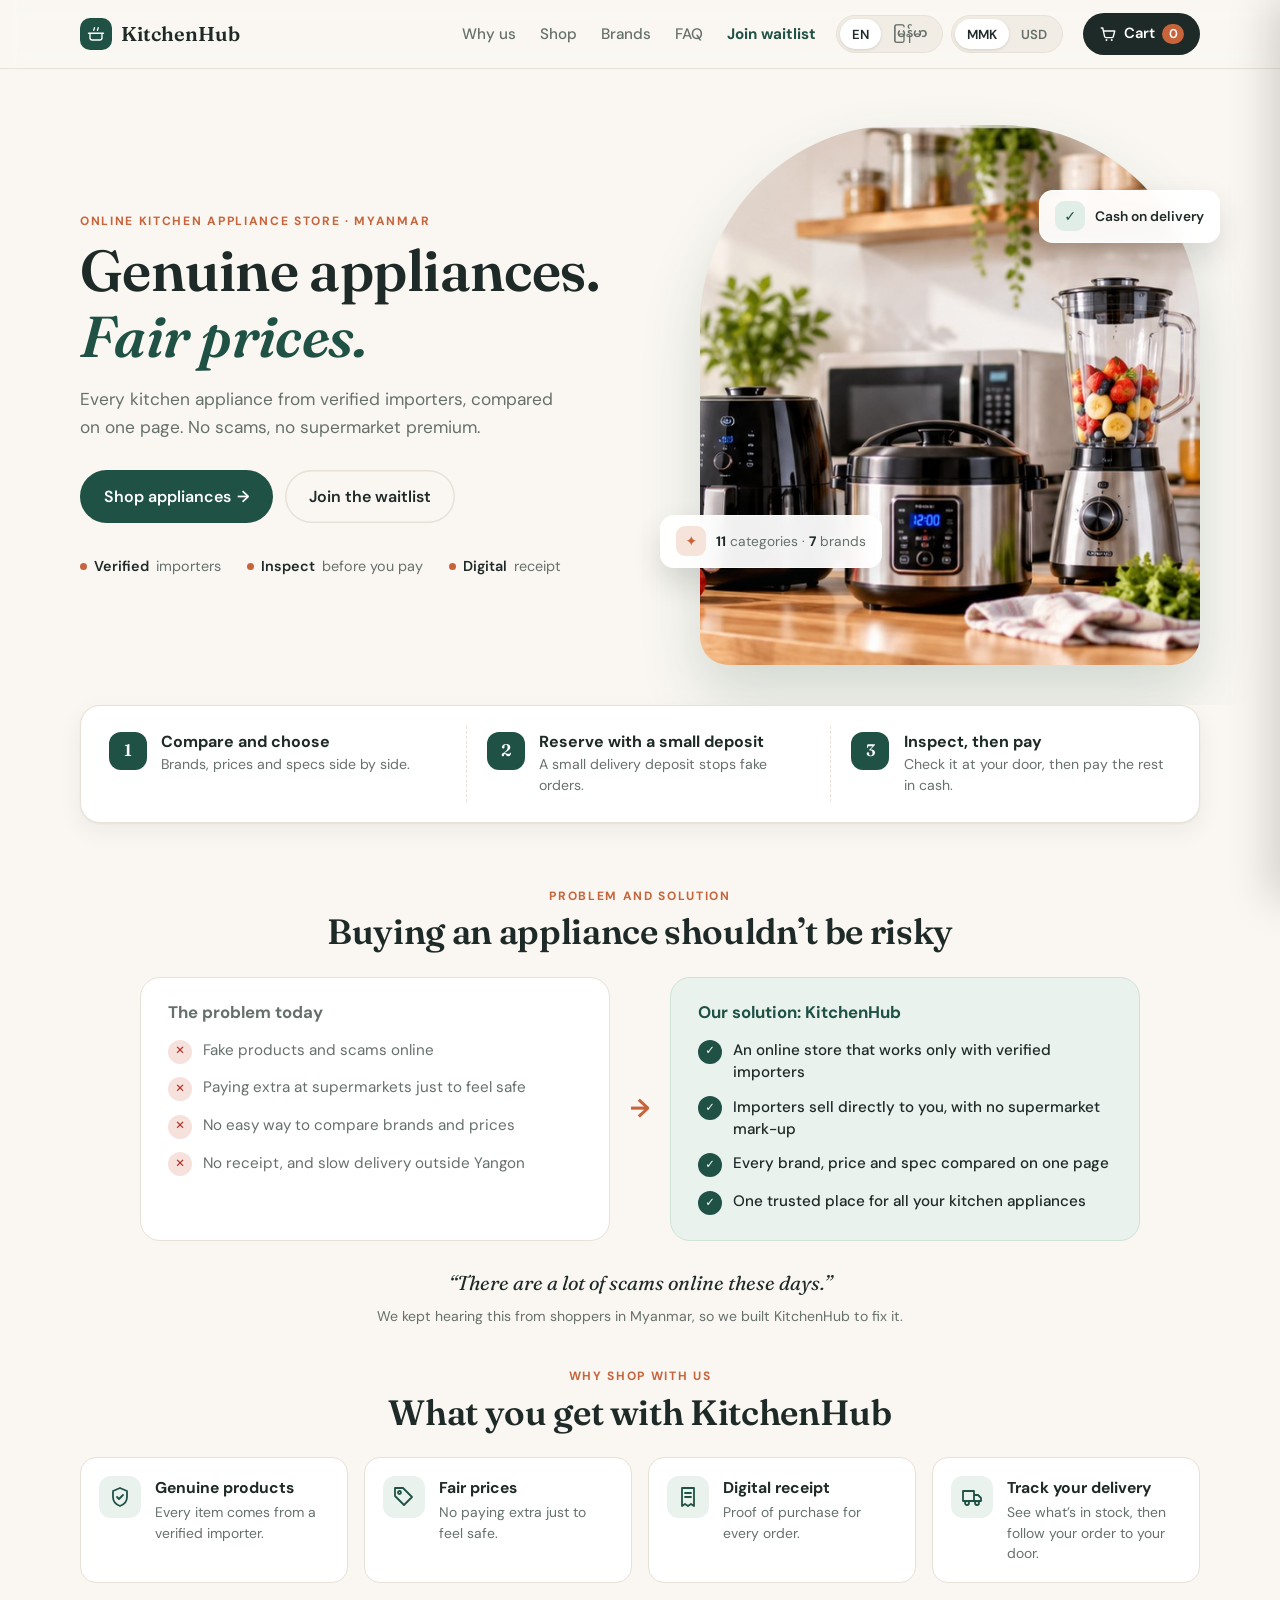
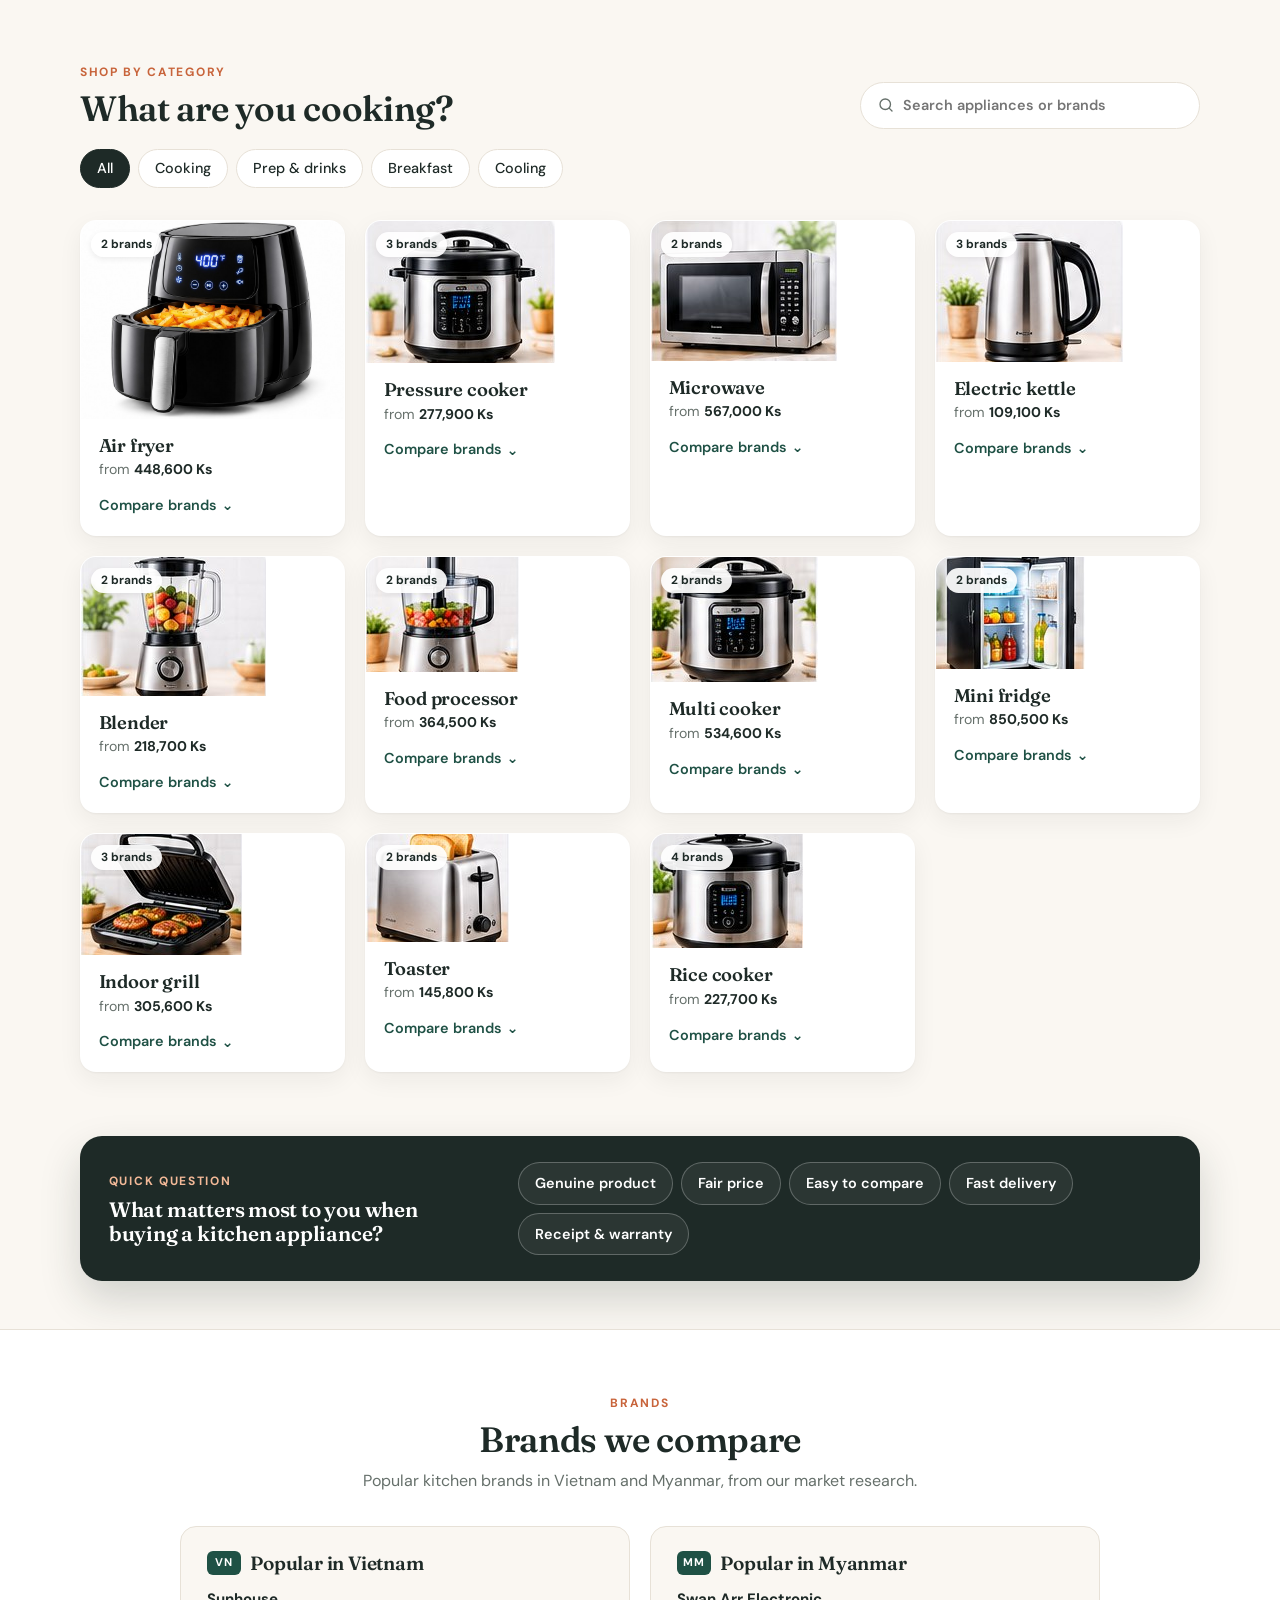
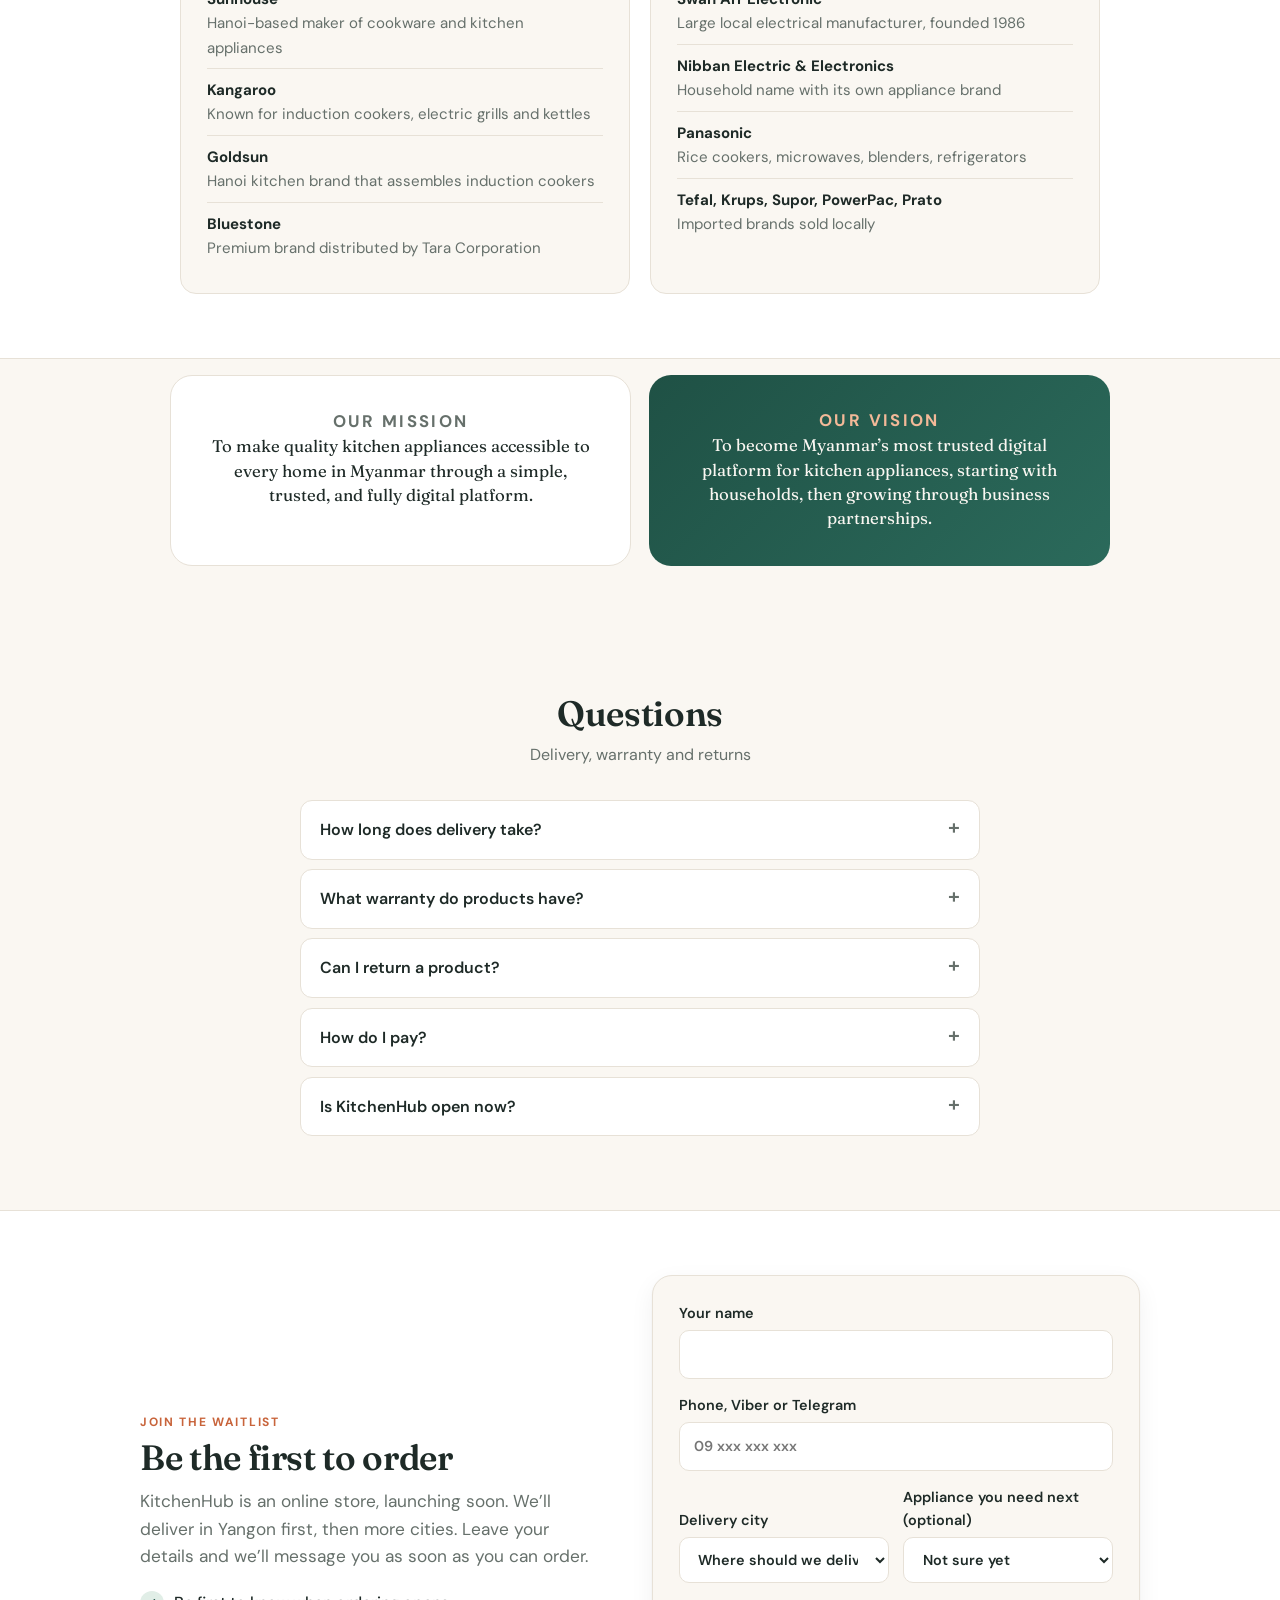
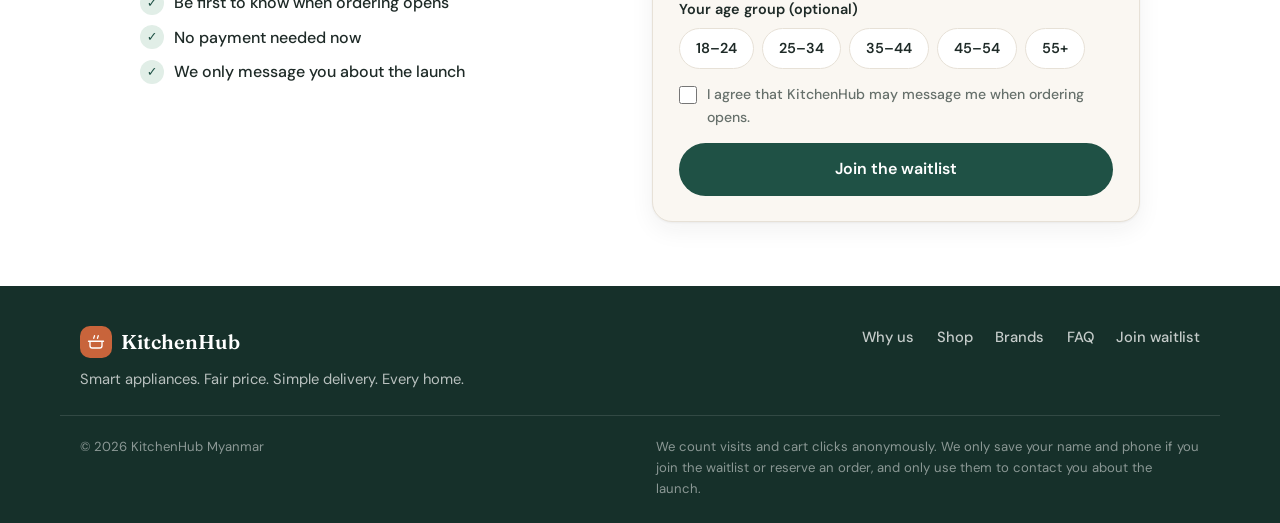
==== commit db810186: "Add files via upload" ====
--- a/index.html
+++ b/index.html
@@ -242,10 +242,11 @@
       <p class="note" data-i="co.note"></p>
     </form>
   </div>
-  <div id="vDone" class="dbody" style="display:none;text-align:center">
+  <div id="vDone" class="dbody" style="display:none;flex-direction:column;align-items:center;text-align:center">
     <div class="done-check" aria-hidden="true">✓</div>
     <h2 data-i="done.title"></h2>
-    <p><span data-i="done.text"></span> <b id="ordno"></b>.</p>
+    <p data-i="done.text"></p>
+    <b id="ordno" hidden></b>
     <button class="btn full" id="keep" data-i="done.keep"></button>
   </div>
 </aside>
